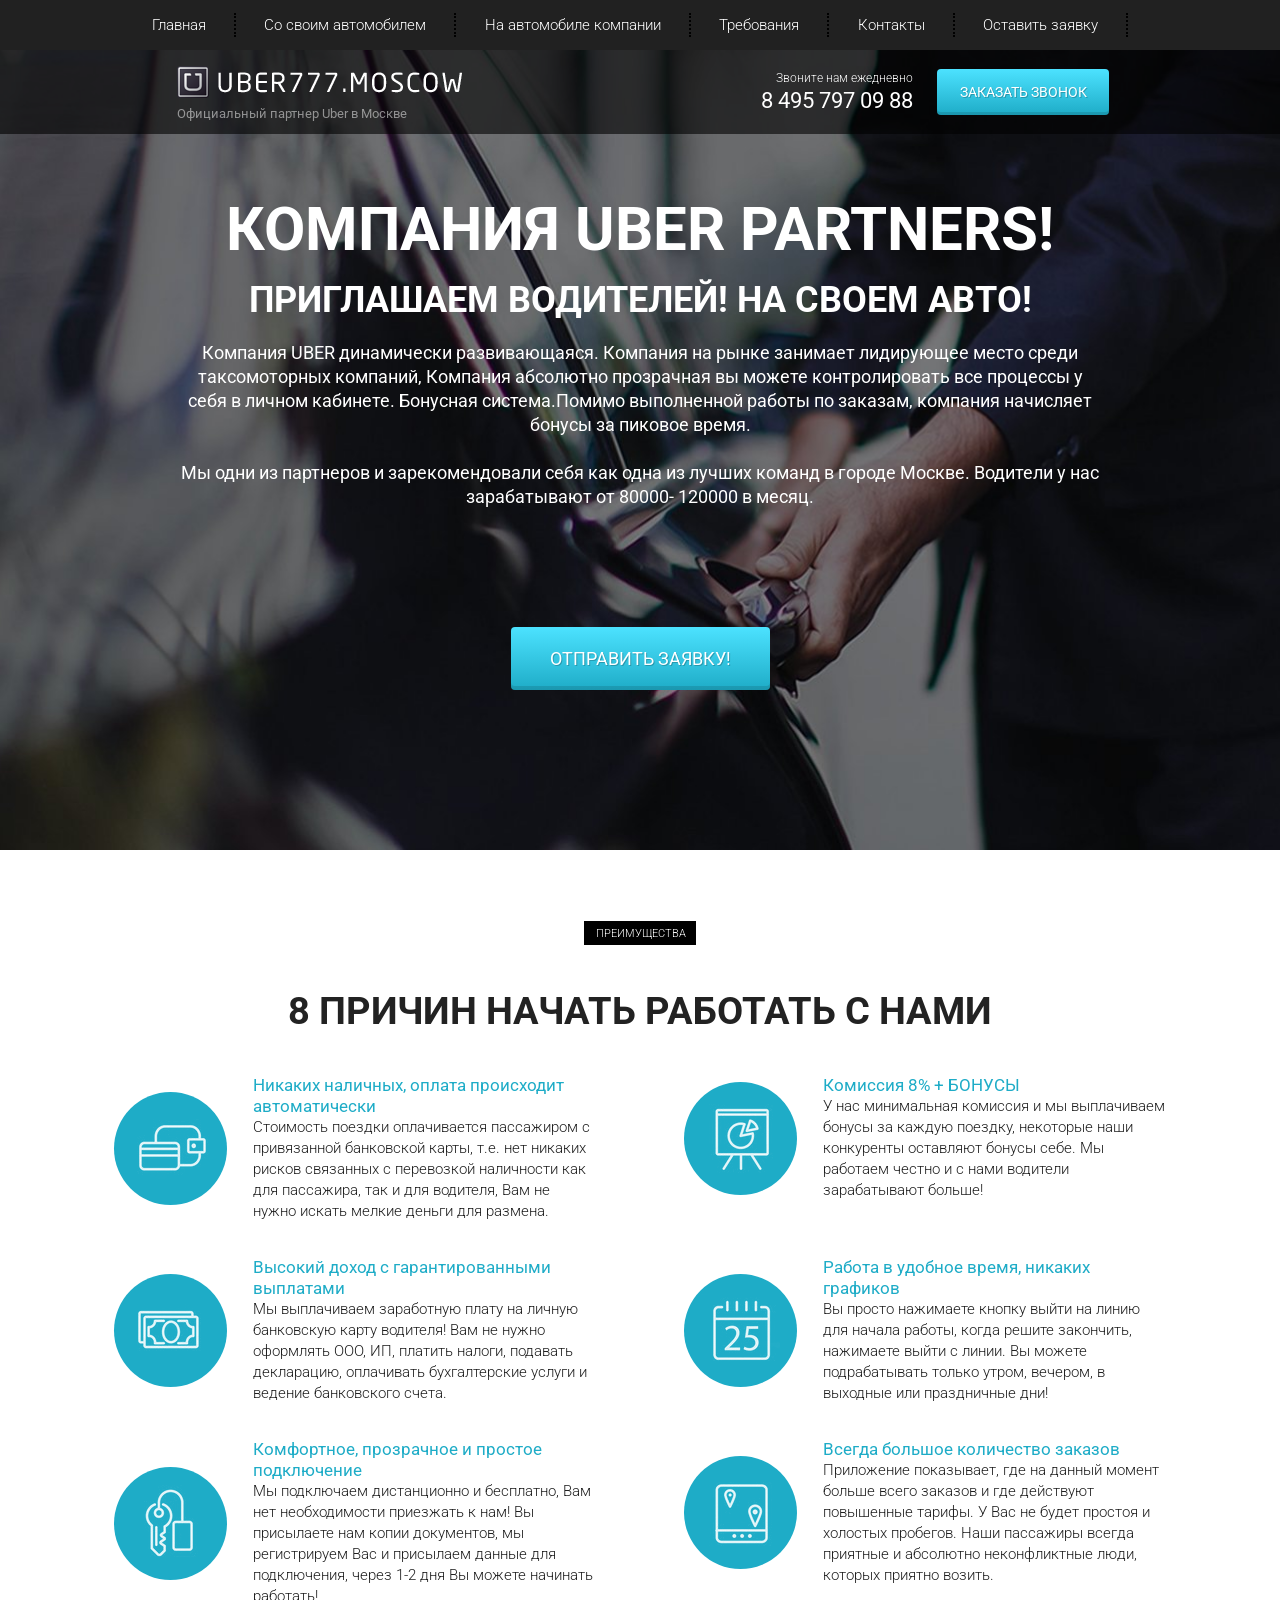
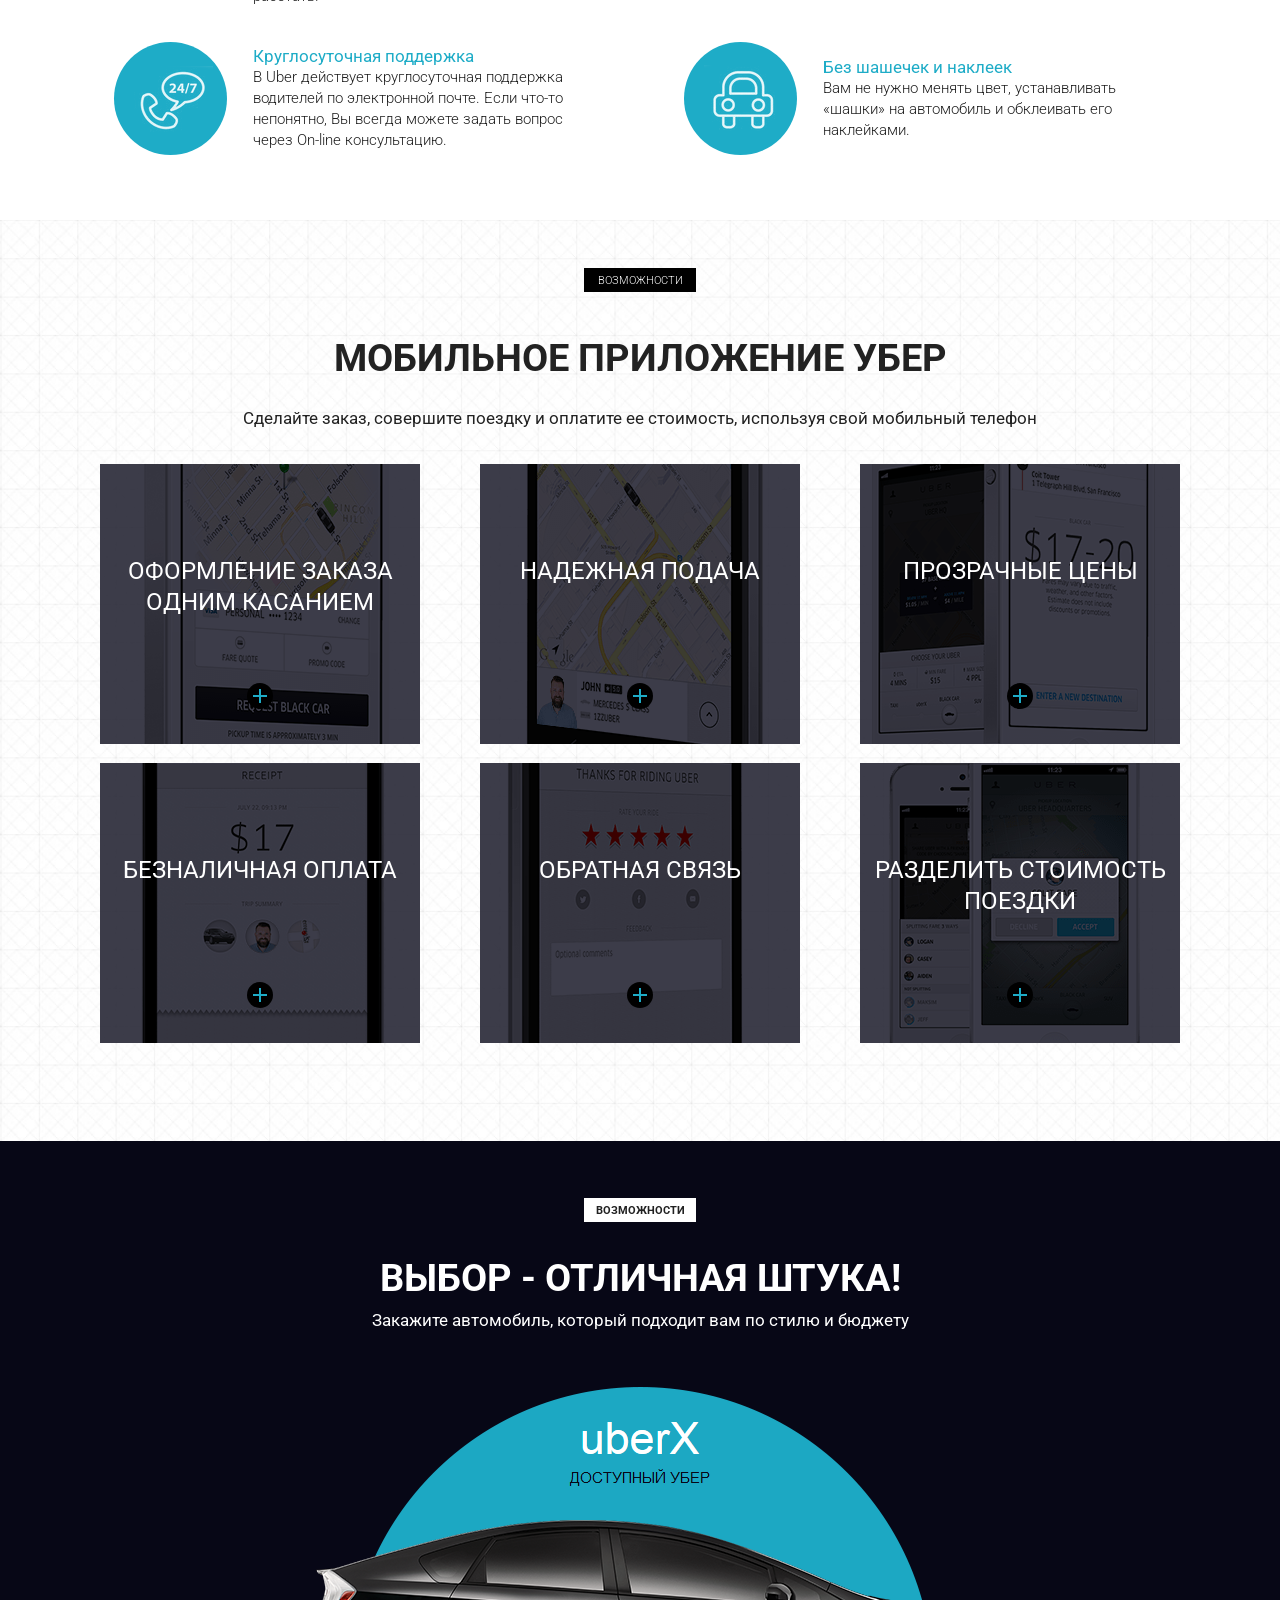
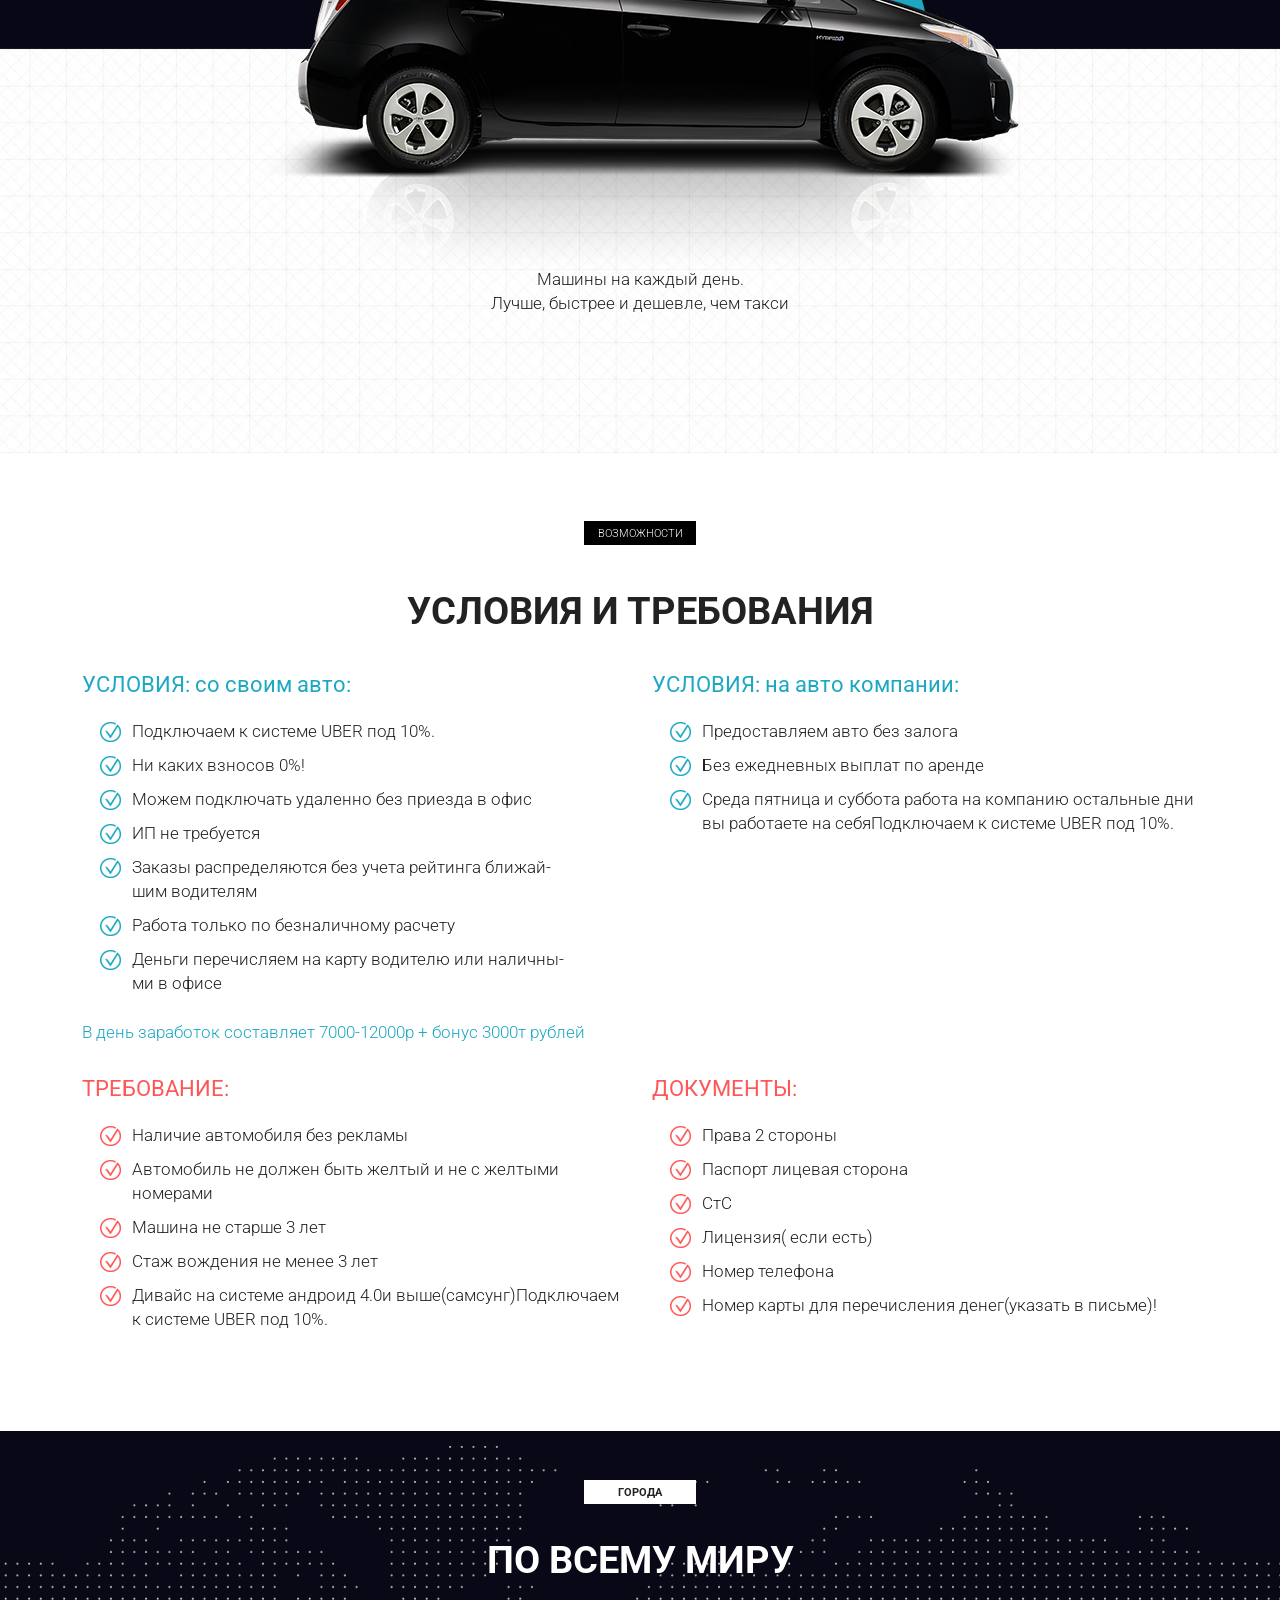
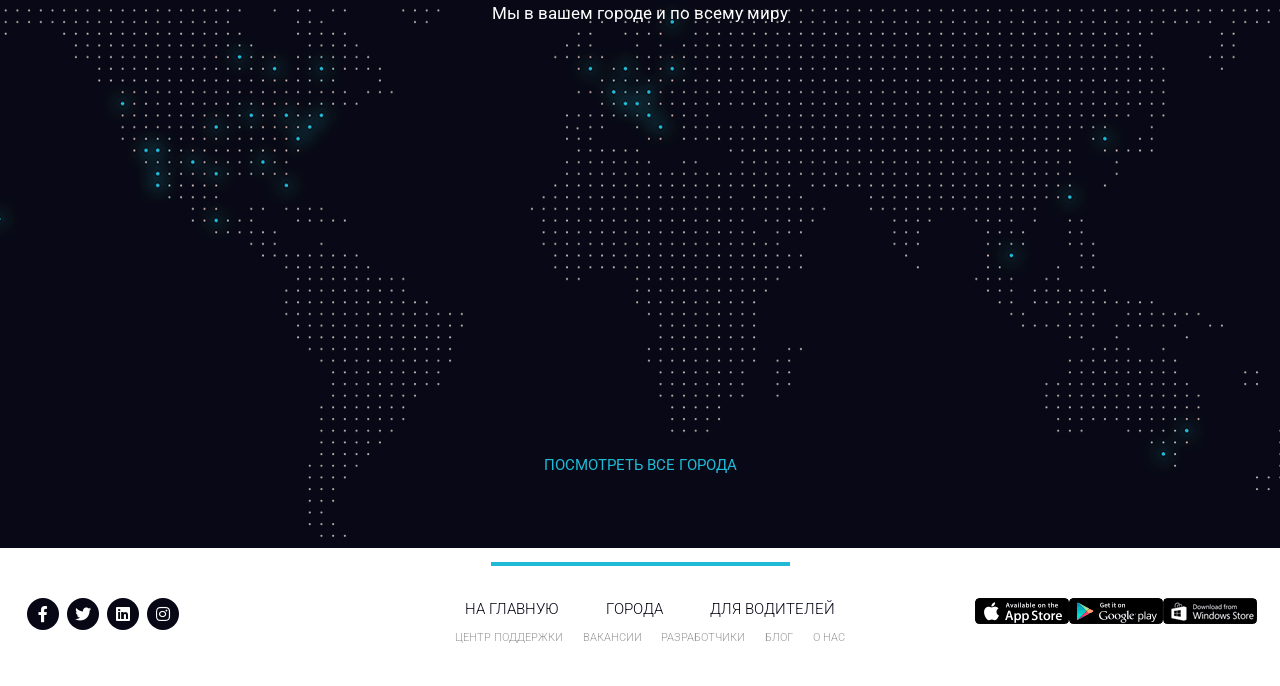
==== index.html @ e15b6703 "Add files via upload" ====
<!DOCTYPE html>
<html lang="en">
<head>
    <meta charset="UTF-8">
    <meta name="viewport" content="width=device-width, initial-scale=1.0">
    <meta http-equiv="X-UA-Compatible" content="ie=edge">
    <title>Document</title>
    <link href="https://fonts.googleapis.com/css?family=Roboto:300,400,700&amp;subset=cyrillic-ext" rel="stylesheet">
    <link rel="stylesheet" href="css/bootstrap-reboot.min.css">
    <link rel="stylesheet" href="css/bootstrap-grid.min.css">
    <link rel="stylesheet" href="https://use.fontawesome.com/releases/v5.8.2/css/all.css" integrity="sha384-oS3vJWv+0UjzBfQzYUhtDYW+Pj2yciDJxpsK1OYPAYjqT085Qq/1cq5FLXAZQ7Ay" crossorigin="anonymous">
    <link rel="stylesheet" href="css/style.min.css">
</head>
<body>
    <header>
        <nav>
            <div class="container">
                <ul class="menu">
                    <li class="menu_item"><a href="#" class="menu_link">Главная</a></li>
                    <li class="menu_item"><a href="#require" class="menu_link">Со своим автомобилем</a></li>
                    <li class="menu_item"><a href="#require" class="menu_link">На автомобиле компании</a></li>
                    <li class="menu_item"><a href="#" class="menu_link">Требования</a></li>
                    <li class="menu_item"><a href="#" class="menu_link">Контакты</a></li>
                    <li class="menu_item"><a href="#" class="menu_link">Оставить заявку</a></li>
                </ul>
            </div>
            <div class="hamburger">
                <span></span>
                <span></span>
                <span></span>
            </div>
        </nav>
        <div class="subheader">
            <div class="container">
                <div class="row">
                    <div class="col-6 col-md-4 offset-md-1">
                        <a href="#" class="subheader_logo"><img src="img/logo.png" alt="logo"></a>
                        <div class="subheader_official">Официальный партнер Uber в Москве</div>
                    </div>
    
                    <div class="xs-hidden col-md-3 offset-md-1 col-xl-2 offset-xl-2">
                        <div class="subheader_call">Звоните нам ежедневно</div>
                        <a href="tel:84957970988" class="subheader_phone">8 495 797 09 88</a>
                    </div>
    
                    <div class="col-6 col-md-3">
                        <a href="tel:84957970988" class="xs-visible subheader_phone">8 495 797 09 88</a>
                        <button class="subheader_btn">заказать звонок</button>
                    </div>
                </div>
            </div>
        </div>
    </header>

    <section class="promo">
        <div class="container">
            <div class="row">
                <div class="col-md-12 offset-md-0 col-lg-10 offset-lg-1">
                    <h1 class="promo_header">КОМПАНИЯ UBER PARTNERS!</h1>
                    <h2 class="promo_subheader">ПРИГЛАШАЕМ ВОДИТЕЛЕЙ! НА СВОЕМ АВТО!</h2>
                    <div class="promo_descr">
                        Компания UBER  динамически развивающаяся. Компания на рынке занимает лидирующее место среди
                        таксомоторных компаний, Компания абсолютно прозрачная вы можете контролировать все процессы у себя в личном кабинете. Бонуcная система.Помимо выполненной работы по заказам, компания начисляет бонусы за
                        пиковое время.
                        <br><br>
                        Мы одни из партнеров и зарекомендовали себя как одна из лучших команд в городе Москве.  Водители у нас
                        зарабатывают от 80000- 120000 в месяц.
                    </div>
                    <button class="promo_btn">ОТПРАВИТЬ ЗАЯВКУ!</button>
                </div>
            </div>
        </div>
    </section>

    <section class="reasons">
        <div class="container">
            <div class="label">преимущества</div>
            <h2 class="title">8 причин начать работать с нами</h2>
            <div class="row">
                <div class="col-md-6">
                    <div class="reasons_block">
                        <div class="reasons_round">
                            <img src="icons/icon_1.png" alt="reason">
                        </div>
                        <div class="reasons_descr">
                            <div class="reasons_subtitle">Никаких наличных, оплата происходит автоматически</div>
                            <div class="reasons_text">
                                Стоимость поездки оплачивается пассажиром с привязанной банковской карты, т.е. нет никаких рисков связанных с перевозкой наличности как для пассажира, так и для водителя, Вам не нужно искать мелкие деньги для размена.
                            </div>
                        </div>
                    </div>
                </div>
                <div class="col-md-6">
                    <div class="reasons_block">
                        <div class="reasons_round">
                            <img src="icons/icon_2.png" alt="reason">
                        </div>
                        <div class="reasons_descr">
                            <div class="reasons_subtitle">Комиссия 8% + БОНУСЫ</div>
                            <div class="reasons_text">
                                У нас минимальная комиссия и мы выплачиваем бонусы за каждую поездку, некоторые наши конкуренты оставляют бонусы себе. Мы работаем честно и с нами водители зарабатывают больше!
                            </div>
                        </div>
                    </div>
                </div>
                <div class="col-md-6">
                    <div class="reasons_block">
                        <div class="reasons_round">
                            <img src="icons/icon_3.png" alt="reason">
                        </div>
                        <div class="reasons_descr">
                            <div class="reasons_subtitle">Высокий доход с гарантированными выплатами</div>
                            <div class="reasons_text">
                                Мы выплачиваем заработную плату на личную банковскую карту водителя! Вам не нужно оформлять ООО, ИП, платить налоги, подавать декларацию, оплачивать бухгалтерские услуги и ведение банковского счета.
                            </div>
                        </div>
                    </div>
                </div>
                <div class="col-md-6">
                    <div class="reasons_block">
                        <div class="reasons_round">
                            <img src="icons/icon_4.png" alt="reason">
                        </div>
                        <div class="reasons_descr">
                            <div class="reasons_subtitle">Работа в удобное время, никаких графиков</div>
                            <div class="reasons_text">
                                Вы просто нажимаете кнопку выйти на линию для начала работы, когда решите закончить, нажимаете выйти с линии. Вы можете подрабатывать только утром, вечером, в выходные или праздничные дни!
                            </div>
                        </div>
                    </div>
                </div>
                <div class="col-md-6">
                    <div class="reasons_block">
                        <div class="reasons_round">
                            <img src="icons/icon_5.png" alt="reason">
                        </div>
                        <div class="reasons_descr">
                            <div class="reasons_subtitle">Комфортное, прозрачное и простое подключение</div>
                            <div class="reasons_text">
                                Мы подключаем дистанционно и бесплатно, Вам нет необходимости приезжать к нам! Вы присылаете нам копии документов, мы регистрируем Вас и присылаем данные для подключения, через 1-2 дня Вы можете начинать работать!
                            </div>
                        </div>
                    </div>
                </div>
                <div class="col-md-6">
                    <div class="reasons_block">
                        <div class="reasons_round">
                            <img src="icons/icon_6.png" alt="reason">
                        </div>
                        <div class="reasons_descr">
                            <div class="reasons_subtitle">Всегда большое количество заказов</div>
                            <div class="reasons_text">
                                Приложение показывает, где на данный момент больше всего заказов и где действуют повышенные тарифы. У Вас не будет простоя и холостых пробегов. Наши пассажиры всегда приятные и абсолютно неконфликтные люди, которых приятно возить.
                            </div>
                        </div>
                    </div>
                </div>
                <div class="col-md-6">
                    <div class="reasons_block">
                        <div class="reasons_round">
                            <img src="icons/icon_7.png" alt="reason">
                        </div>
                        <div class="reasons_descr">
                            <div class="reasons_subtitle">Круглосуточная поддержка</div>
                            <div class="reasons_text">
                                В Uber действует круглосуточная поддержка водителей по электронной почте. Если что-то непонятно, Вы всегда можете задать вопрос через On-line консультацию.
                            </div>
                        </div>
                    </div>
                </div>
                <div class="col-md-6">
                    <div class="reasons_block">
                        <div class="reasons_round">
                            <img src="icons/icon_8.png" alt="reason">
                        </div>
                        <div class="reasons_descr">
                            <div class="reasons_subtitle">Без шашечек и наклеек</div>
                            <div class="reasons_text">
                                Вам не нужно менять цвет, устанавливать «шашки» на автомобиль и обклеивать его наклейками.
                            </div>
                        </div>
                    </div>
                </div>
            </div>
        </div>
    </section>

    <section class="mobile">
        <div class="container">
            <div class="label">возможности</div>
            <div class="title">мобильное приложение убер</div>
            <div class="subtitle">Сделайте заказ, совершите поездку и оплатите ее стоимость, используя свой мобильный телефон</div>
            
            <div class="row">
                <div class="col-md-6 col-lg-4">
                    <div class="mobile_item mobile_item_1">
                        <div class="mobile_item_subtitle">оформление заказа одним касанием</div>
                        <div class="mobile_item_plus"></div>
                    </div>
                </div>
                <div class="col-md-6 col-lg-4">
                    <div class="mobile_item mobile_item_2">
                        <div class="mobile_item_subtitle">надежная подача</div>
                        <div class="mobile_item_plus"></div>
                    </div>
                </div>
                <div class="col-md-6 col-lg-4">
                    <div class="mobile_item mobile_item_3">
                        <div class="mobile_item_subtitle">прозрачные цены</div>
                        <div class="mobile_item_plus"></div>
                    </div>
                </div>
                <div class="col-md-6 col-lg-4">
                    <div class="mobile_item mobile_item_4">
                        <div class="mobile_item_subtitle">безналичная оплата</div>
                        <div class="mobile_item_plus"></div>
                    </div>
                </div>
                <div class="col-md-6 col-lg-4">
                    <div class="mobile_item mobile_item_5">
                        <div class="mobile_item_subtitle">обратная связь</div>
                        <div class="mobile_item_plus"></div>
                    </div>
                </div>
                <div class="col-md-6 col-lg-4">
                    <div class="mobile_item mobile_item_6">
                        <div class="mobile_item_subtitle">разделить
                            стоимость поездки</div>
                        <div class="mobile_item_plus"></div>
                    </div>
                </div>
            </div>
        </div>
    </section>
    <section class="choice">
        <div class="container">
            <div class="label_white">возможности</div>
                <h2 class="title_white">Выбор - отличная штука!</h2>
                    <div class="subtitle_white">Закажите автомобиль, который подходит вам по стилю и бюджету</div>
                        <img src="img/car.png" alt="uber car" class="choice_img">
                    <div class="choice_descr">
                    Машины на каждый день.<br>
                    Лучше, быстрее и дешевле, чем такси
             </div>
        </div>
    </section>
<section class="require" id="require">
    <div class="container">
        <div class="label">возможности</div>
        <div class="title">условия и требования</div>
        <div class="row">
            <div class="col-md-6">
                <div class="require_block require_block_nmb">
                    <div class="require_title">
                        УСЛОВИЯ: со своим авто:
                    </div>
                    <ul class="require_list">
                        <li>Подключаем к системе UBER под 10%.</li>
                        <li>Ни каких взносов 0%!</li>
                        <li>Можем подключать удаленно без приезда в офис</li>
                        <li>ИП не требуется</li>
                        <li>Заказы распределяются без учета рейтинга ближай-<br>шим водителям</li>
                        <li>Работа только по безналичному расчету</li>
                        <li>Деньги перечисляем на карту водителю или наличны-<br>ми в офисе</li>
                    </ul>
                    <div class="require_descr">
                        В день заработок составляет 7000-12000р + бонус 3000т рублей
                    </div>
                </div>
            </div>
            <div class="col-md-6">
                <div class="require_block require_block_nmb">
                    <div class="require_title">
                        УСЛОВИЯ: на авто компании:
                    </div>
                    <ul class="require_list">
                        <li>
                            Предоставляем авто без залога
                        </li>
                        <li>Без ежедневных выплат по аренде</li>
                        <li>Среда пятница и суббота работа на компанию остальные дни вы работаете на себяПодключаем к системе UBER под 10%.
                        </li>
                    </ul>
                    </div>
                </div>
            <div class="col-md-6">
                <div class="require_block require_block_nmb warning">
                    <div class="require_title">
                        ТРЕБОВАНИЕ:
                    </div>
                    <ul class="require_list">
                        <li>Наличие автомобиля без рекламы</li>
                        <li>Автомобиль не должен быть желтый и не с желтыми номерами</li>
                        <li>Машина не старше 3 лет</li>
                        <li>Стаж вождения не менее 3 лет</li>
                        <li>Дивайс на системе андроид 4.0и выше(самсунг)Подключаем к системе UBER под 10%.</li>
                        </ul>
                </div>
            </div>
            <div class="col-md-6">
                <div class="require_block require_block_nmb warning">
                    <div class="require_title">
                        ДОКУМЕНТЫ:
                    </div>
                    <ul class="require_list">
                        <li>Права 2 стороны</li>
                        <li>Паспорт лицевая сторона</li>
                        <li> СтС</li>
                        <li>Лицензия( если есть)</li>
                        <li>Номер телефона</li>
                        <li>Номер карты для перечисления денег(указать в письме)!</li>
                    </ul>
                </div>
            </div>
        </div>
    </div>
</section> 

<section class="world">
    <div class="container">
        <div class="label label_white label_min">города</div>
        <h2 class="title title_white">По всему миру</h2>
        <div class="subtitle subtitle_white">Мы в вашем городе и по всему миру</div>

        <a href="#" class="world_link">посмотреть все города</a>
    </div>
</section>
<footer>
    <div class="footer_divider"></div>
    <div class="footer_wrapper">
        <div>
            <div class="footer_social">
                <a href="#" class="footer_social_item">
                    <i class="fab fa-facebook-f"></i>
                </a>
                <a href="#" class="footer_social_item">
                    <i class="fab fa-twitter"></i>
                </a>
                <a href="#" class="footer_social_item">
                    <i class="fab fa-linkedin"></i>
                </a>
                <a href="#" class="footer_social_item">
                    <i class="fab fa-instagram"></i>
                </a>
            </div>
        </div>
        <div>
            <div class="footer_links">
                <div class="footer_links_main">
                    <a href="#">на главную</a>
                    <a href="#">города</a>
                    <a href="#">для водителей</a>
                </div>
                <div class="footer_links_sub">
                    <a href="#">центр поддержки</a>
                    <a href="#">вакансии</a>
                    <a href="#">разработчики</a>
                    <a href="#">блог</a>
                    <a href="#">о нас</a>
                </div>
                
            </div>
        </div>
        <div class="footer_mobile">
                    <a href="#">
                        <img src="img/app_store.png" alt="App Store">
                    </a>
                    <a href="#">
                        <img src="img/google_play.png" alt="Google play">
                    </a>
                    <a href="#">
                        <img src="img/windows_store.png" alt="Windows store">
                    </a>
                </div>
    </div>
    </footer>

    <script src="js/script.js"></script>
</body>
</html>
---- css/style.min.css ----
*{font-family:'roboto', sans-serif}header{position:relative;height:50px}nav{position:fixed;width:100%;height:50px;background-color:#212121;z-index:5}.hamburger{display:none}.menu{display:-webkit-box;display:-ms-flexbox;display:flex;-webkit-box-pack:justify;-ms-flex-pack:justify;justify-content:space-between;padding:13px 70px;margin:0;list-style-type:none}.menu_link{color:#ffffff;font-size:15px;font-weight:300}.menu_link:hover{text-decoration:none;color:#1eacc7}.menu_item{border-right:2px dotted black;padding-right:28px}.subheader{position:absolute;top:50px;width:100%;height:84px;background-color:rgba(0,0,0,0.6)}.subheader_logo{display:block;max-width:100%;margin-top:16px}.subheader_official{margin-top:6px;opacity:0.5;color:#ffffff;font-size:13px;font-weight:400}.subheader_call{color:#ffffff;font-size:12px;font-weight:300;margin-top:19px;text-align:right}.subheader_phone{display:block;margin-top:8px;color:#ffffff;font-size:22px;font-weight:400;text-transform:uppercase;text-align:right;line-height:12px}.subheader_btn{margin-top:19px;width:172px;height:46px;-webkit-box-shadow:inset 0 -3px 0 rgba(0,0,0,0.12);box-shadow:inset 0 -3px 0 rgba(0,0,0,0.12);border:none;border-radius:4px;background-image:-webkit-gradient(linear, left bottom, left top, from(#1eacc7), to(#4ce2ff));background-image:linear-gradient(to top, #1eacc7 0%, #4ce2ff 100%);text-shadow:1px 1px 0 rgba(0,0,0,0.21);color:#ffffff;font-size:14px;font-weight:400;text-transform:uppercase}.subheader_btn:hover{background-image:none;background-color:#1eacc7}.promo{min-height:800px;background:url("../img/bg/bg_main.jpg") center center/cover no-repeat;padding:150px 0 135px 0}.promo_header{font-size:60px;text-transform:uppercase;color:#ffffff;font-weight:700;line-height:60px;margin:0;text-align:center}.promo_subheader{font-size:36px;text-transform:uppercase;color:#ffffff;font-weight:700;line-height:36px;margin:0;margin-top:22px;text-align:center}.promo_descr{font-size:18px;line-height:24px;font-weight:400;color:#ffffff;text-align:center;margin-top:23px}.promo_btn{display:block;margin:118px auto 0 auto;width:259px;height:63px;-webkit-box-shadow:inset 0 -4px 0 rgba(0,0,0,0.12);box-shadow:inset 0 -4px 0 rgba(0,0,0,0.12);border:none;border-radius:4px;background-image:-webkit-gradient(linear, left bottom, left top, from(#1eacc7), to(#4ce2ff));background-image:linear-gradient(to top, #1eacc7 0%, #4ce2ff 100%);text-shadow:1px 1px 0 rgba(0,0,0,0.21);color:#ffffff;font-size:18px;font-weight:400;text-transform:uppercase}.promo_btn:hover{background-image:none;background-color:#1eacc7}.reasons{padding:71px 0 65px 0}.reasons_block{display:-webkit-box;display:-ms-flexbox;display:flex;-webkit-box-pack:center;-ms-flex-pack:center;justify-content:center;-webkit-box-align:center;-ms-flex-align:center;align-items:center;margin-top:35px}.reasons_round{display:-webkit-box;display:-ms-flexbox;display:flex;-webkit-box-pack:center;-ms-flex-pack:center;justify-content:center;-webkit-box-align:center;-ms-flex-align:center;align-items:center;margin-right:26px;width:113px;height:113px;background-color:#1eacc7;border-radius:100%}.reasons_descr{width:343px}.reasons_subtitle{line-height:21px;color:#1eacc7;font-size:17px;font-weight:400}.reasons_text{color:#202020;font-size:15px;font-weight:300;line-height:21px}.label{margin:0 auto;height:24px;width:112px;padding:5px 12px;background-color:#000000;color:#ffffff;font-size:11px;font-weight:300;text-transform:uppercase;text-align:center}.title{margin-bottom:0;margin-top:38px;color:#222222;font-size:38px;font-weight:700;text-transform:uppercase;text-align:center}.subtitle{margin-top:19px;font-size:17px;font-weight:400;color:#222222;text-align:center}.mobile{min-height:864px;padding:48px 0 79px 0;background:url("../img/bg/bg_mobile.png") center center/cover no-repeat}.mobile .row{margin-top:32px}.mobile_item{position:relative;width:320px;height:280px;margin:0 auto;margin-bottom:19px;padding-top:92px}.mobile_item_1{background:url("../img/phone_1.png") center center/cover no-repeat}.mobile_item_2{background:url("../img/phone_2.png") center center/cover no-repeat}.mobile_item_3{background:url("../img/phone_3.png") center center/cover no-repeat}.mobile_item_4{background:url("../img/phone_4.png") center center/cover no-repeat}.mobile_item_5{background:url("../img/phone_5.png") center center/cover no-repeat}.mobile_item_6{background:url("../img/phone_6.png") center center/cover no-repeat}.mobile_item_subtitle{font-size:24px;line-height:31px;font-weight:400;text-transform:uppercase;color:#ffffff;text-align:center}.mobile_item_plus{display:-webkit-box;display:-ms-flexbox;display:flex;-webkit-box-pack:center;-ms-flex-pack:center;justify-content:center;-webkit-box-align:center;-ms-flex-align:center;align-items:center;position:absolute;bottom:35px;left:50%;-webkit-transform:translateX(-50%);transform:translateX(-50%);width:26px;height:26px;background-color:#000000;margin:0 auto;border-radius:100%;cursor:pointer}.mobile_item_plus::before{content:'';display:block;width:14px;height:2px;background-color:#1eacc7;-webkit-transition:0.3s;transition:0.3s}.mobile_item_plus:after{content:'';position:absolute;left:50%;-webkit-transform:translateX(-50%);transform:translateX(-50%);display:block;height:14px;width:2px;background-color:#1eacc7;-webkit-transition:0.3s;transition:0.3s}.mobile_item_plus:hover:before,.mobile_item_plus:hover:after{background-color:#ff5656}.choice{position:relative;min-height:895px;padding:57px 0 138px 0;background:url("../img/bg/bg_app.png") center center/cover no-repeat}.choice_img{position:relative;display:block;margin:56px auto 0 auto;z-index:2}.choice_descr{text-align:center;color:#222222;font-size:17px;font-weight:300;line-height:24px}.label_white{margin:0 auto;height:24px;width:112px;padding:5px 12px;background-color:#ffffff;color:#222222;font-size:11px;font-weight:700;text-transform:uppercase;text-align:center;cursor:pointer}.title_white{margin-top:32px;font-size:38px;line-height:48px;font-weight:700;text-transform:uppercase;color:#ffffff;text-align:center}.subtitle_white{font-size:17px;line-height:21px;font-weight:400;color:#ffffff;text-align:center}.require{padding:68px 0 84px 0}.require_block{margin:33px 0}.require_block_nmb{margin-bottom:0px}.require_title{font-size:22px;line-height:24px;font-weight:400;color:#1ca8c3}.require_list{list-style-type:none;padding-left:50px;margin-top:22px}.require_list li{position:relative;font-size:17px;font-weight:300;line-height:24px;color:#222222;margin-bottom:10px}.require_list li:before{content:'';display:inline-block;position:absolute;left:-32px;top:3px;width:21px;height:20px;background:url("../icons/check_blue.png") center center/cover no-repeat}.require_descr{margin-top:25px;font-size:17px;font-weight:300;line-height:24px;color:#1ca8c3}.require .warning .require_title{color:#ff5656}.require .warning .require_list li:before{background:url("../icons/check_red.png") center center/cover no-repeat}.world{position:relative;min-height:717px;padding:49px 0;background:url("../img/bg/map.png") center center/cover no-repeat}.world_link{position:absolute;left:50%;-webkit-transform:translateX(-50%);transform:translateX(-50%);bottom:49px;text-align:center;font-size:15px;font-weight:400;line-height:68px;text-transform:uppercase;color:#1fbad6}.world_link:hover{text-decoration:none;color:#fff}footer{padding:14px 23px 39px 23px}footer a:hover{text-decoration:none}.footer_divider{width:299px;height:4px;background-color:#1fbad6;margin:0 auto}.footer_wrapper{display:-webkit-box;display:-ms-flexbox;display:flex;-webkit-box-pack:justify;-ms-flex-pack:justify;justify-content:space-between;-webkit-box-align:start;-ms-flex-align:start;align-items:flex-start;padding-top:32px}.footer_wrapper>div{width:30%}.footer_wrapper>div:nth-child(3){display:-webkit-box;display:-ms-flexbox;display:flex;-webkit-box-pack:end;-ms-flex-pack:end;justify-content:flex-end}.footer_social{width:160px;display:-webkit-box;display:-ms-flexbox;display:flex;-webkit-box-pack:justify;-ms-flex-pack:justify;justify-content:space-between}.footer_social_item{display:-webkit-box;display:-ms-flexbox;display:flex;-webkit-box-pack:center;-ms-flex-pack:center;justify-content:center;-webkit-box-align:center;-ms-flex-align:center;align-items:center;margin:0 4px;width:32px;height:32px;background-color:#070716;border-radius:100%}.footer_social_item i{color:#fff}.footer_links{width:390px;margin:0 auto}.footer_links_main{display:-webkit-box;display:-ms-flexbox;display:flex;-webkit-box-pack:justify;-ms-flex-pack:justify;justify-content:space-between;padding:0 10px}.footer_links_main a{color:#070716;font-size:15px;font-weight:300;text-transform:uppercase}.footer_links_sub{display:-webkit-box;display:-ms-flexbox;display:flex;-webkit-box-pack:justify;-ms-flex-pack:justify;justify-content:space-between;margin-top:10px}.footer_links_sub a{color:#999999;font-size:11px;font-weight:300;text-transform:uppercase}.xs-visible{display:none}@media (max-width: 1200px){.menu_item{padding-right:20px}.menu_link{font-size:13px}.promo_header{font-size:50px}.reasons_block{-webkit-box-align:start;-ms-flex-align:start;align-items:flex-start}.reasons_descr{width:300px}.mobile_item{width:290px}.mobile_item_subtitle{font-size:22px}.choice{padding:55px 0;min-height:840px}.require br{display:none}.footer_wrapper>div{width:50%}.footer_wrapper>div:nth-child(1){width:25%}.footer_wrapper>div:nth-child(3){width:25%;display:-webkit-box;display:-ms-flexbox;display:flex;-webkit-box-pack:end;-ms-flex-pack:end;justify-content:flex-end}.footer_mobile{display:-webkit-box;display:-ms-flexbox;display:flex}.footer_mobile a{margin:0 3px}.footer_mobile a img{width:100%}}@media (max-width: 991px){.title{font-size:28px}.menu_item{padding-right:8px}.menu_link{font-size:10px}.subheader_logo img{width:100%}.subheader_official{font-size:11px}.subheader_phone{font-size:18px}.subheader_btn{margin-top:21px;height:40px;width:100%}.promo_header{font-size:40px}.promo_subheader{font-size:30px}.reasons_block{-webkit-box-orient:vertical;-webkit-box-direction:normal;-ms-flex-direction:column;flex-direction:column;-webkit-box-align:center;-ms-flex-align:center;align-items:center}.reasons_round{margin-right:0}.reasons_descr{width:300px;margin-top:20px}.choice{min-height:800px}.choice_img{width:100%}.world{min-height:650px}.footer_wrapper{-ms-flex-wrap:wrap;flex-wrap:wrap}.footer_wrapper>div{width:100%;display:-webkit-box;display:-ms-flexbox;display:flex;-webkit-box-pack:center;-ms-flex-pack:center;justify-content:center;margin-bottom:20px}.footer_wrapper>div:nth-child(1){width:100%}.footer_wrapper>div:nth-child(3){width:100%;-webkit-box-pack:center;-ms-flex-pack:center;justify-content:center}}@media (max-width: 767px){.title{margin-top:25px}.menu{position:fixed;-webkit-box-orient:vertical;-webkit-box-direction:normal;-ms-flex-direction:column;flex-direction:column;-webkit-box-pack:center;-ms-flex-pack:center;justify-content:center;-webkit-box-align:center;-ms-flex-align:center;align-items:center;top:0;left:-100%;width:50%;height:100vh;padding:20px 15px;background-color:rgba(0,0,0,0.8);-webkit-transition:0.6s all;transition:0.6s all}.menu_active{left:0}.menu_item{padding-right:0;border:none;margin:10px 0}.menu_link{font-size:20px}.hamburger{display:block;position:absolute;right:10px;top:50%;-webkit-transform:translateY(-50%);transform:translateY(-50%);width:26px;height:12px}.hamburger span{display:block;height:2px;width:100%;background-color:#fff;margin-bottom:2px;-webkit-transition:0.5s all;transition:0.5s all}.hamburger_active span{margin-bottom:-2px}.hamburger_active span:nth-child(1){-webkit-transform:translateY(3px) rotate(-45deg);transform:translateY(3px) rotate(-45deg)}.hamburger_active span:nth-child(2){display:none}.hamburger_active span:nth-child(3){-webkit-transform:translateY(3px) rotate(45deg);transform:translateY(3px) rotate(45deg)}.xs-hidden{display:none}.xs-visible{display:block}.subheader_phone{display:block;margin-top:10px;color:#ffffff;font-size:16px;font-weight:400;text-transform:uppercase;text-align:center}.subheader_btn{display:block;width:200px;height:40px;margin:0 auto;margin-top:10px}.promo_header{line-height:45px}.reasons{padding:40px 0}.reasons_descr{width:350px}.reasons_subtitle{text-align:center}.reasons_text{margin-top:10px}.mobile{padding:40px 0}.choice{min-height:600px;padding:40px 0}.require{padding:40px 0}.world{min-height:450px}}@media (max-width: 575px){nav{height:30px}header{height:30px}.title{font-size:16px;margin-top:15px;line-height:16px}.subtitle{font-size:14px;line-height:21px;margin-top:11px}.subheader{height:60px;top:30px}.subheader_official{display:none}.subheader_logo{margin-top:16px}.subheader_phone{font-size:12px;font-weight:400;text-transform:uppercase;margin-top:11px}.subheader_btn{width:110px;height:22px;font-size:9px;margin-top:6px}.subheader_btn:hover{background-image:-webkit-gradient(linear, left bottom, left top, from(#1eacc7), to(#4ce2ff));background-image:linear-gradient(to top, #1eacc7 0%, #4ce2ff 100%)}.promo{min-height:400px;padding:93px 0 35px 0}.promo_descr{display:none}.promo_header{font-size:30px;padding:0 24px;line-height:35px}.promo_subheader{font-size:20px;margin-top:33px;padding:0 10px;line-height:30px}.promo_btn{width:210px;height:50px;margin-top:72px;font-size:16px}.promo_btn:hover{background-image:-webkit-gradient(linear, left bottom, left top, from(#1eacc7), to(#4ce2ff));background-image:linear-gradient(to top, #1eacc7 0%, #4ce2ff 100%)}.menu{width:85%}.menu_item{width:100%;text-align:center;padding:5px 0}.menu_link{display:block}.hamburger_active span:nth-child(1){-webkit-transform:translateY(5px) rotate(-45deg);transform:translateY(5px) rotate(-45deg)}.hamburger_active span:nth-child(3){-webkit-transform:translateY(5px) rotate(45deg);transform:translateY(5px) rotate(45deg)}.reasons{padding:22px 0 36px 0}.reasons_block{margin-top:26px}.reasons_round{width:100px;height:100px}.reasons_descr{width:100%;margin-top:27px}.reasons_subtitle{font-size:16px;text-align:left}.reasons_text{margin-top:0}.mobile{padding:20px 0 40px 0}.mobile .row{margin-top:30px}.mobile_item{height:254px;padding:81px 40px 0 40px}.mobile_item_subtitle{font-size:18px;line-height:31px}.mobile_item_plus{bottom:28px}.mobile_item_plus:hover:before,.mobile_item_plus:hover:after{background-color:#1eacc7}.choice{padding:25px 0 33px 0;min-height:390px;background:#000}.choice_img{margin-top:35px}.choice_descr{margin-top:23px;color:#ffffff;font-size:17px;font-weight:300;line-height:24px}.choice .black{display:none}.hidden-320{display:none}.require{padding:25px}.require_block{margin:30px 0 0 0}.require_title{font-size:16px}.require_list{padding-left:30px;margin-top:5px}.require_list li{font-size:14px;margin-bottom:5px;line-height:20px}.require_descr{font-size:14px;margin-top:15px}.world{min-height:360px;padding:25px 0 30px 0}.world_link{width:200px;display:block;bottom:30px;line-height:15px}footer{padding:25px 0 20px 0}.footer_divider{width:253px;margin:0 auto}.footer_wrapper{padding-top:22px}.footer_wrapper>div{margin-bottom:20px}.footer_wrapper>div:nth-child(1){-webkit-box-ordinal-group:3;-ms-flex-order:2;order:2}.footer_wrapper>div:nth-child(2){-webkit-box-ordinal-group:2;-ms-flex-order:1;order:1}.footer_wrapper>div:nth-child(3){-webkit-box-ordinal-group:4;-ms-flex-order:3;order:3}.footer_links{width:290px}.footer_links_main{padding:0;font-size:14px}.footer_links_sub{-ms-flex-wrap:wrap;flex-wrap:wrap;-webkit-box-pack:center;-ms-flex-pack:center;justify-content:center}.footer_links_sub a{margin:0 7px}.footer_links_lang{margin-top:10px}}
/*# sourceMappingURL=style.min.css.map */
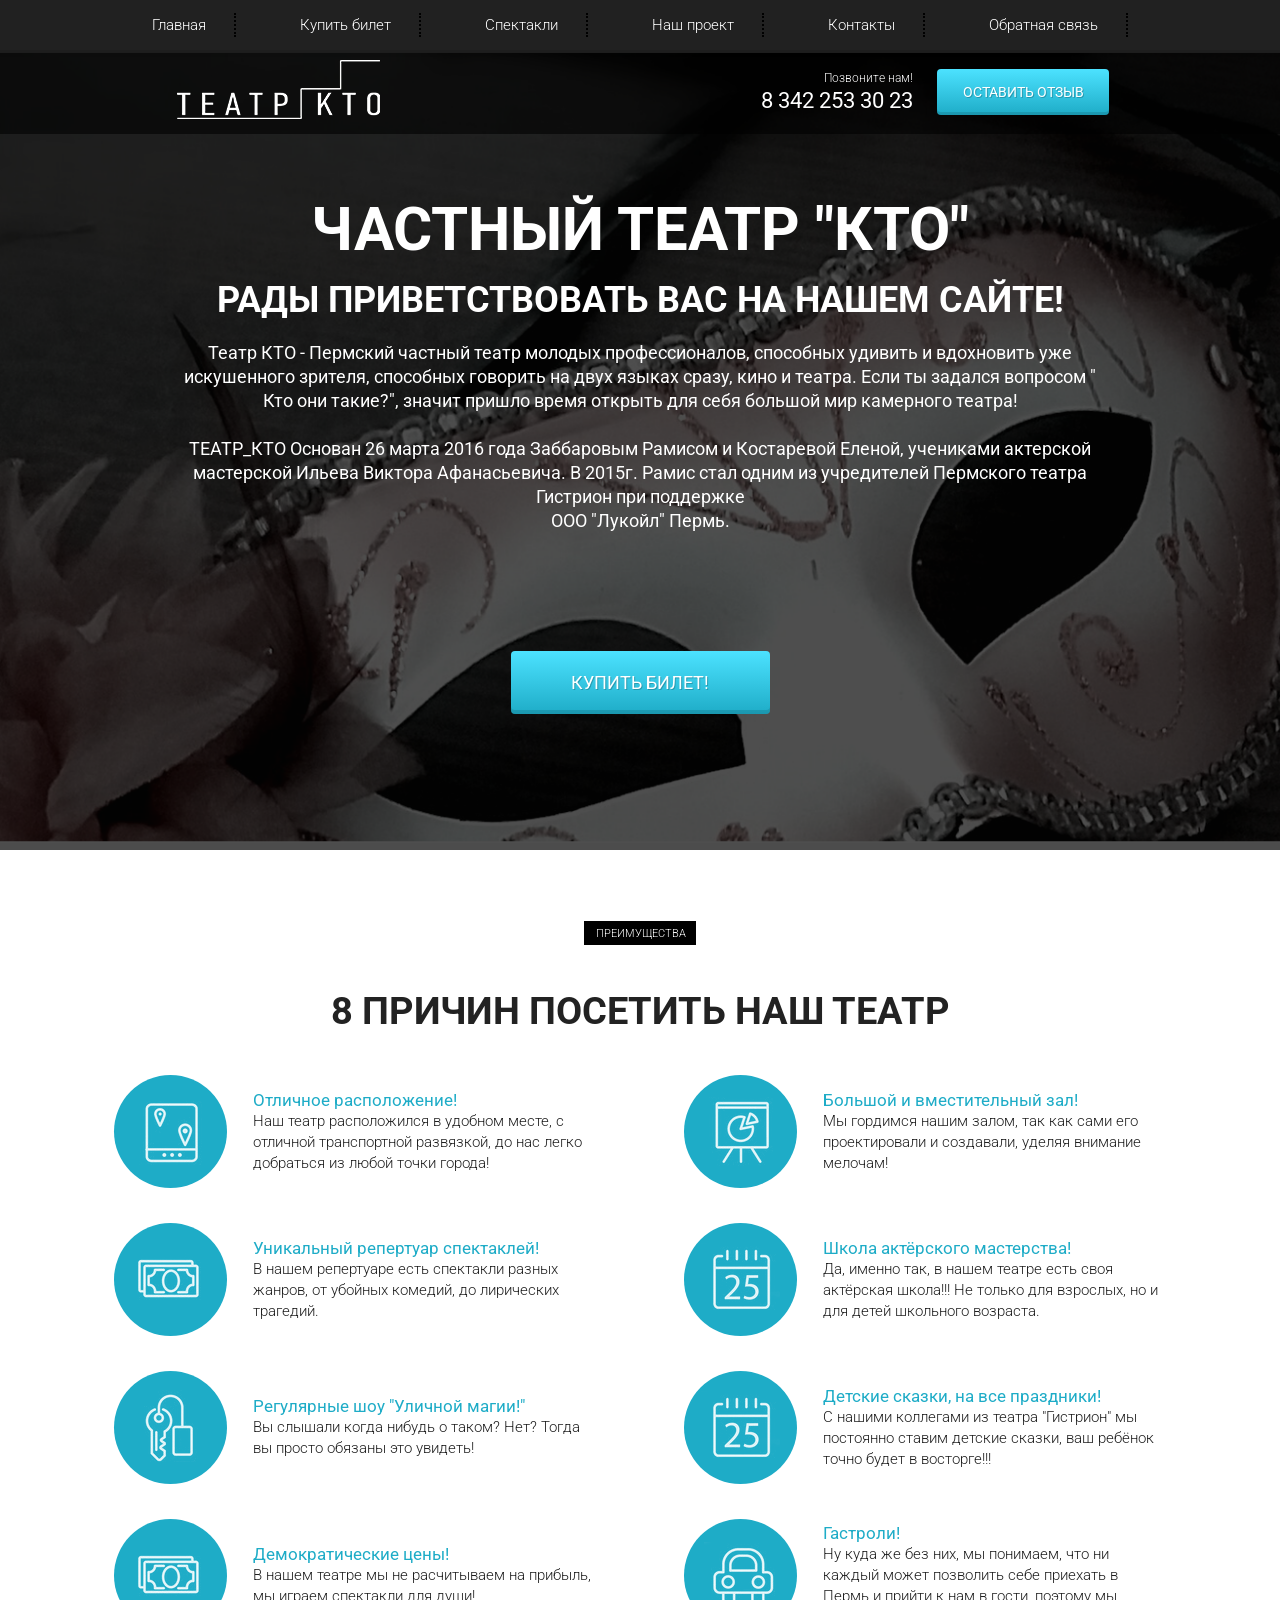
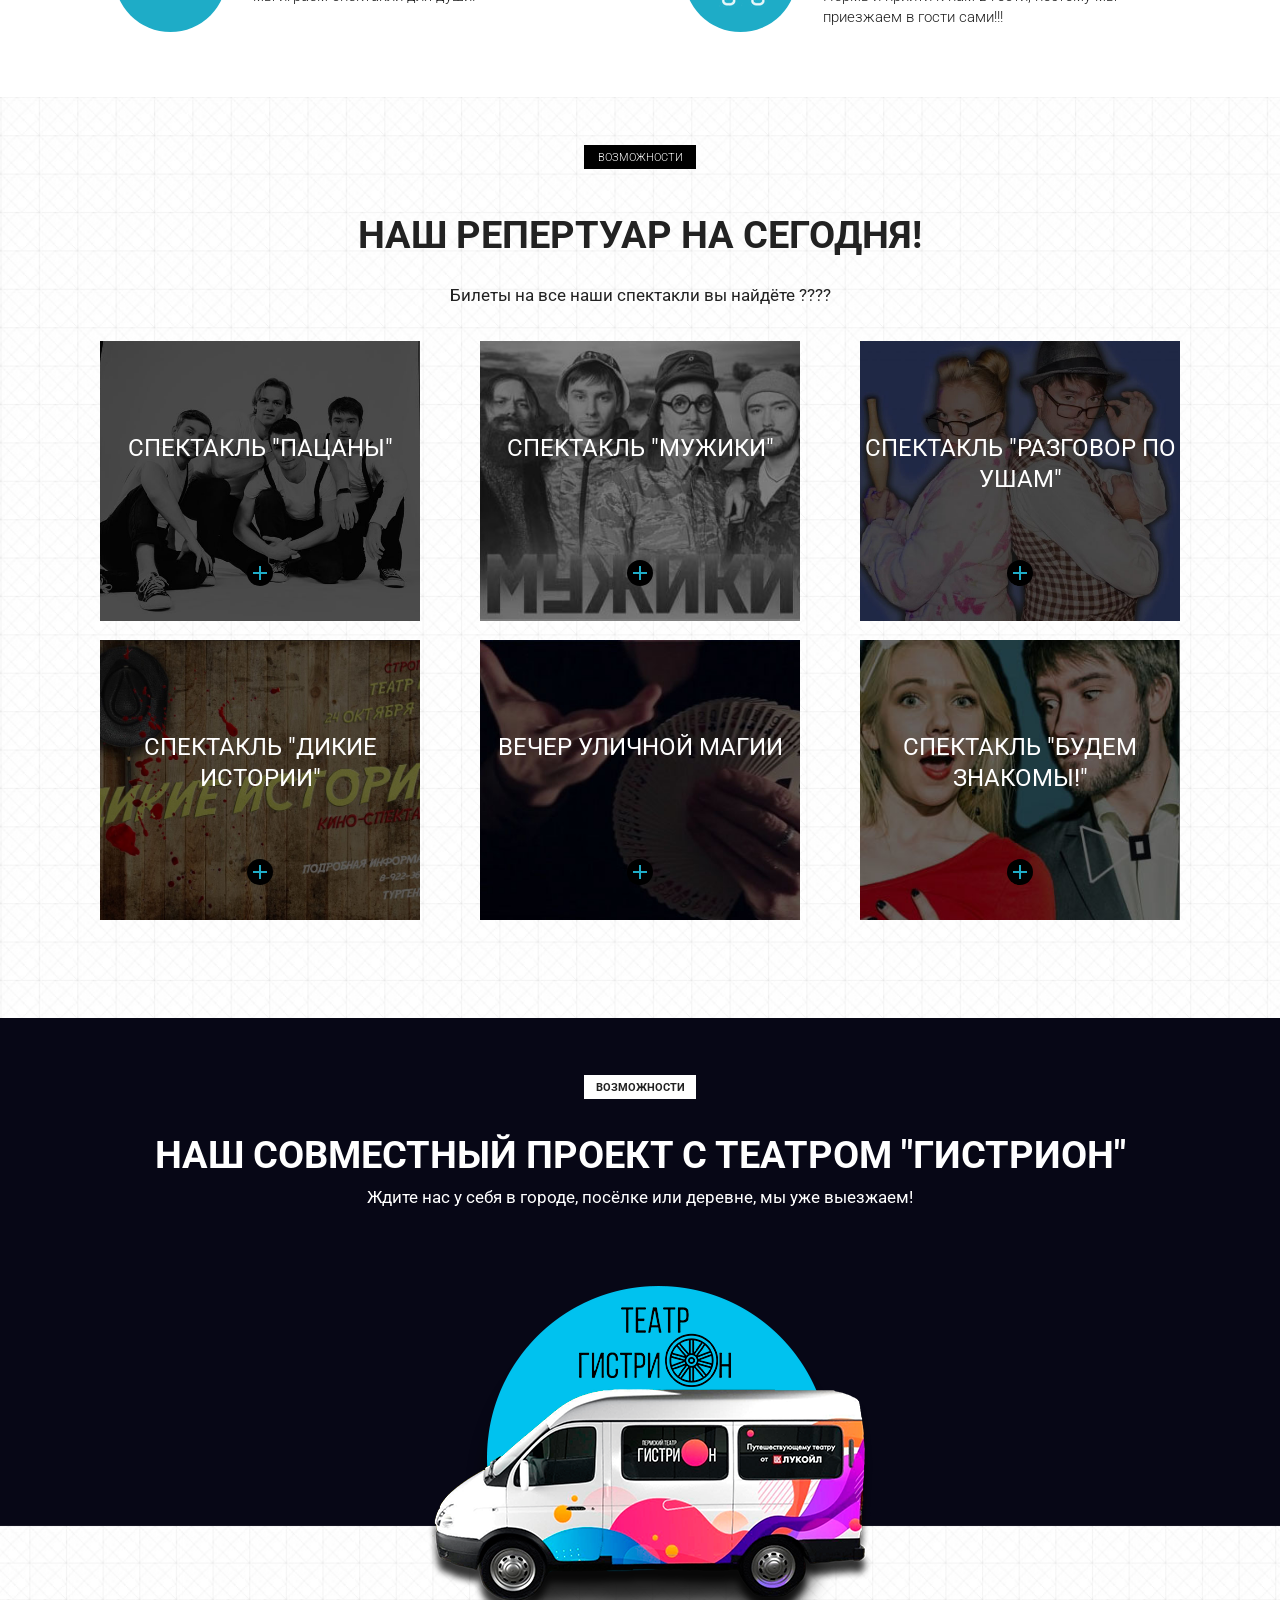
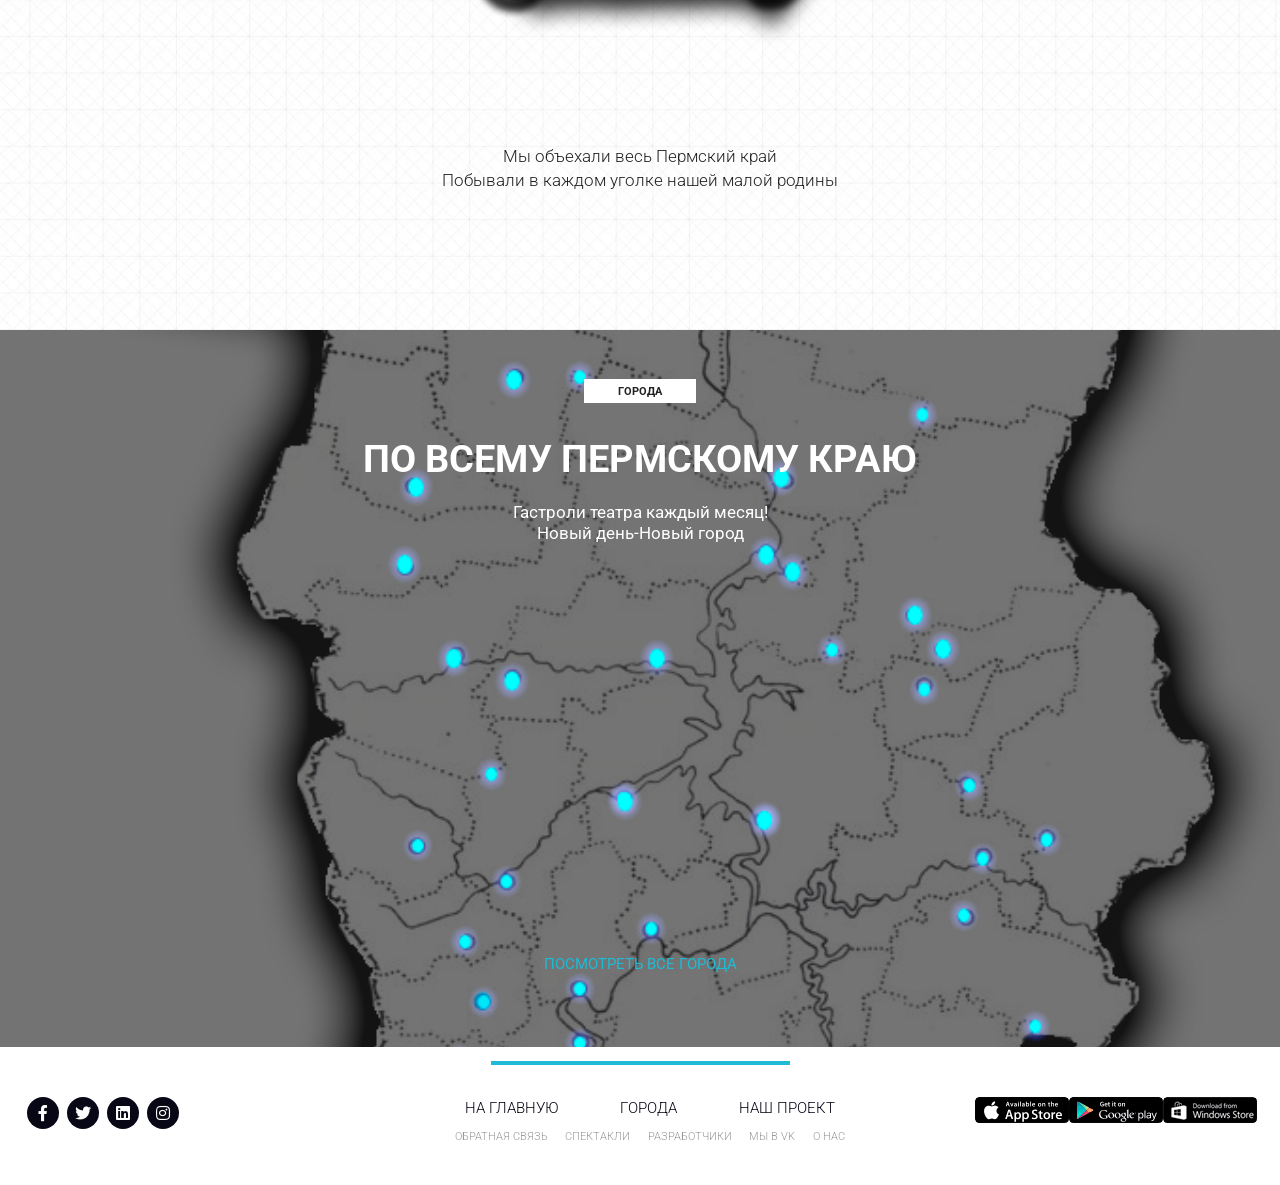
==== commit 611f92f9: "Add files via upload" ====
--- a/index.html
+++ b/index.html
@@ -17,11 +17,11 @@
             <div class="container">
                 <ul class="menu">
                     <li class="menu_item"><a href="#" class="menu_link">Главная</a></li>
-                    <li class="menu_item"><a href="#require" class="menu_link">Со своим автомобилем</a></li>
-                    <li class="menu_item"><a href="#require" class="menu_link">На автомобиле компании</a></li>
-                    <li class="menu_item"><a href="#" class="menu_link">Требования</a></li>
+                    <li class="menu_item"><a href="#" class="menu_link">Купить билет</a></li>
+                    <li class="menu_item"><a href="#" class="menu_link">Спектакли</a></li>
+                    <li class="menu_item"><a href="#require" class="menu_link">Наш проект</a></li>
                     <li class="menu_item"><a href="#" class="menu_link">Контакты</a></li>
-                    <li class="menu_item"><a href="#" class="menu_link">Оставить заявку</a></li>
+                    <li class="menu_item"><a href="#" class="menu_link">Обратная связь</a></li>
                 </ul>
             </div>
             <div class="hamburger">
@@ -34,18 +34,18 @@
             <div class="container">
                 <div class="row">
                     <div class="col-6 col-md-4 offset-md-1">
-                        <a href="#" class="subheader_logo"><img src="img/logo.png" alt="logo"></a>
-                        <div class="subheader_official">Официальный партнер Uber в Москве</div>
+                        <a href="#" class="subheader_logo"><img src="img/logo_kto.png" alt="logo"></a>
+                        <!-- <div class="subheader_official">Официальный партнер Uber в Москве</div> -->
                     </div>
     
                     <div class="xs-hidden col-md-3 offset-md-1 col-xl-2 offset-xl-2">
-                        <div class="subheader_call">Звоните нам ежедневно</div>
-                        <a href="tel:84957970988" class="subheader_phone">8 495 797 09 88</a>
+                        <div class="subheader_call">Позвоните нам!</div>
+                        <a href="tel:83422533023" class="subheader_phone">8 342 253 30 23</a>
                     </div>
     
                     <div class="col-6 col-md-3">
-                        <a href="tel:84957970988" class="xs-visible subheader_phone">8 495 797 09 88</a>
-                        <button class="subheader_btn">заказать звонок</button>
+                        <a href="tel:83422533023" class="xs-visible subheader_phone">8 342 253 30 23</a>
+                        <button class="subheader_btn">Оставить отзыв</button>
                     </div>
                 </div>
             </div>
@@ -56,17 +56,16 @@
         <div class="container">
             <div class="row">
                 <div class="col-md-12 offset-md-0 col-lg-10 offset-lg-1">
-                    <h1 class="promo_header">КОМПАНИЯ UBER PARTNERS!</h1>
-                    <h2 class="promo_subheader">ПРИГЛАШАЕМ ВОДИТЕЛЕЙ! НА СВОЕМ АВТО!</h2>
+                    <h1 class="promo_header">Частный театр "КТО"</h1>
+                    <h2 class="promo_subheader">Рады приветствовать вас на нашем сайте!</h2>
                     <div class="promo_descr">
-                        Компания UBER  динамически развивающаяся. Компания на рынке занимает лидирующее место среди
-                        таксомоторных компаний, Компания абсолютно прозрачная вы можете контролировать все процессы у себя в личном кабинете. Бонуcная система.Помимо выполненной работы по заказам, компания начисляет бонусы за
-                        пиковое время.
+                        Театр КТО - Пермский частный театр молодых профессионалов, способных удивить и вдохновить уже искушенного зрителя, способных говорить на двух языках сразу, кино и театра. Если ты задался вопросом " Кто они такие?", значит пришло время открыть для себя большой мир камерного театра!
                         <br><br>
-                        Мы одни из партнеров и зарекомендовали себя как одна из лучших команд в городе Москве.  Водители у нас
-                        зарабатывают от 80000- 120000 в месяц.
-                    </div>
-                    <button class="promo_btn">ОТПРАВИТЬ ЗАЯВКУ!</button>
+                        ТЕАТР_КТО
+                        Основан 26 марта 2016 года Заббаровым Рамисом и Костаревой Еленой, учениками актерской мастерской Ильева Виктора Афанасьевича.
+                        В 2015г. Рамис стал одним из учредителей Пермского театра Гистрион при поддержке <br>ООО "Лукойл" Пермь.
+                    </div>
+                    <button class="promo_btn">Купить билет!</button>
                 </div>
             </div>
         </div>
@@ -75,7 +74,7 @@
     <section class="reasons">
         <div class="container">
             <div class="label">преимущества</div>
-            <h2 class="title">8 причин начать работать с нами</h2>
+            <h2 class="title">8 причин посетить наш театр</h2>
             <div class="row">
                 <div class="col-md-6">
                     <div class="reasons_block">
@@ -83,9 +82,9 @@
                             <img src="icons/icon_1.png" alt="reason">
                         </div>
                         <div class="reasons_descr">
-                            <div class="reasons_subtitle">Никаких наличных, оплата происходит автоматически</div>
-                            <div class="reasons_text">
-                                Стоимость поездки оплачивается пассажиром с привязанной банковской карты, т.е. нет никаких рисков связанных с перевозкой наличности как для пассажира, так и для водителя, Вам не нужно искать мелкие деньги для размена.
+                            <div class="reasons_subtitle">Отличное расположение!</div>
+                            <div class="reasons_text">
+                                Наш театр расположился в удобном месте, с отличной транспортной развязкой, до нас легко добраться из любой точки города!
                             </div>
                         </div>
                     </div>
@@ -96,9 +95,9 @@
                             <img src="icons/icon_2.png" alt="reason">
                         </div>
                         <div class="reasons_descr">
-                            <div class="reasons_subtitle">Комиссия 8% + БОНУСЫ</div>
-                            <div class="reasons_text">
-                                У нас минимальная комиссия и мы выплачиваем бонусы за каждую поездку, некоторые наши конкуренты оставляют бонусы себе. Мы работаем честно и с нами водители зарабатывают больше!
+                            <div class="reasons_subtitle">Большой и вместительный зал!</div>
+                            <div class="reasons_text">
+                                Мы гордимся нашим залом, так как сами его проектировали и создавали, уделяя внимание мелочам!
                             </div>
                         </div>
                     </div>
@@ -109,9 +108,9 @@
                             <img src="icons/icon_3.png" alt="reason">
                         </div>
                         <div class="reasons_descr">
-                            <div class="reasons_subtitle">Высокий доход с гарантированными выплатами</div>
-                            <div class="reasons_text">
-                                Мы выплачиваем заработную плату на личную банковскую карту водителя! Вам не нужно оформлять ООО, ИП, платить налоги, подавать декларацию, оплачивать бухгалтерские услуги и ведение банковского счета.
+                            <div class="reasons_subtitle">Уникальный репертуар спектаклей!</div>
+                            <div class="reasons_text">
+                                В нашем репертуаре есть спектакли разных жанров, от убойных комедий, до лирических трагедий.
                             </div>
                         </div>
                     </div>
@@ -122,9 +121,9 @@
                             <img src="icons/icon_4.png" alt="reason">
                         </div>
                         <div class="reasons_descr">
-                            <div class="reasons_subtitle">Работа в удобное время, никаких графиков</div>
-                            <div class="reasons_text">
-                                Вы просто нажимаете кнопку выйти на линию для начала работы, когда решите закончить, нажимаете выйти с линии. Вы можете подрабатывать только утром, вечером, в выходные или праздничные дни!
+                            <div class="reasons_subtitle">Школа актёрского мастерства!</div>
+                            <div class="reasons_text">
+                                Да, именно так, в нашем театре есть своя актёрская школа!!! Не только для взрослых, но и для детей школьного возраста.
                             </div>
                         </div>
                     </div>
@@ -135,9 +134,9 @@
                             <img src="icons/icon_5.png" alt="reason">
                         </div>
                         <div class="reasons_descr">
-                            <div class="reasons_subtitle">Комфортное, прозрачное и простое подключение</div>
-                            <div class="reasons_text">
-                                Мы подключаем дистанционно и бесплатно, Вам нет необходимости приезжать к нам! Вы присылаете нам копии документов, мы регистрируем Вас и присылаем данные для подключения, через 1-2 дня Вы можете начинать работать!
+                            <div class="reasons_subtitle">Регулярные шоу "Уличной магии!"</div>
+                            <div class="reasons_text">
+                                Вы слышали когда нибудь о таком? Нет? Тогда вы просто обязаны это увидеть! 
                             </div>
                         </div>
                     </div>
@@ -148,9 +147,9 @@
                             <img src="icons/icon_6.png" alt="reason">
                         </div>
                         <div class="reasons_descr">
-                            <div class="reasons_subtitle">Всегда большое количество заказов</div>
-                            <div class="reasons_text">
-                                Приложение показывает, где на данный момент больше всего заказов и где действуют повышенные тарифы. У Вас не будет простоя и холостых пробегов. Наши пассажиры всегда приятные и абсолютно неконфликтные люди, которых приятно возить.
+                            <div class="reasons_subtitle">Детские сказки, на все праздники!</div>
+                            <div class="reasons_text">
+                                С нашими коллегами из театра "Гистрион" мы постоянно ставим детские сказки, ваш ребёнок точно будет в восторге!!!
                             </div>
                         </div>
                     </div>
@@ -161,9 +160,9 @@
                             <img src="icons/icon_7.png" alt="reason">
                         </div>
                         <div class="reasons_descr">
-                            <div class="reasons_subtitle">Круглосуточная поддержка</div>
-                            <div class="reasons_text">
-                                В Uber действует круглосуточная поддержка водителей по электронной почте. Если что-то непонятно, Вы всегда можете задать вопрос через On-line консультацию.
+                            <div class="reasons_subtitle">Демократические цены!</div>
+                            <div class="reasons_text">
+                                В нашем театре мы не расчитываем на прибыль, мы играем спектакли для души!
                             </div>
                         </div>
                     </div>
@@ -174,9 +173,9 @@
                             <img src="icons/icon_8.png" alt="reason">
                         </div>
                         <div class="reasons_descr">
-                            <div class="reasons_subtitle">Без шашечек и наклеек</div>
-                            <div class="reasons_text">
-                                Вам не нужно менять цвет, устанавливать «шашки» на автомобиль и обклеивать его наклейками.
+                            <div class="reasons_subtitle">Гастроли!</div>
+                            <div class="reasons_text">
+                                Ну куда же без них, мы понимаем, что ни каждый может позволить себе приехать в Пермь и прийти к нам в гости, поэтому мы приезжаем в гости сами!!!
                             </div>
                         </div>
                     </div>
@@ -188,44 +187,43 @@
     <section class="mobile">
         <div class="container">
             <div class="label">возможности</div>
-            <div class="title">мобильное приложение убер</div>
-            <div class="subtitle">Сделайте заказ, совершите поездку и оплатите ее стоимость, используя свой мобильный телефон</div>
+            <div class="title">Наш репертуар на сегодня!</div>
+            <div class="subtitle">Билеты на все наши спектакли вы найдёте ????</div>
             
             <div class="row">
                 <div class="col-md-6 col-lg-4">
                     <div class="mobile_item mobile_item_1">
-                        <div class="mobile_item_subtitle">оформление заказа одним касанием</div>
+                        <div class="mobile_item_subtitle">Спектакль "Пацаны"</div>
                         <div class="mobile_item_plus"></div>
                     </div>
                 </div>
                 <div class="col-md-6 col-lg-4">
                     <div class="mobile_item mobile_item_2">
-                        <div class="mobile_item_subtitle">надежная подача</div>
+                        <div class="mobile_item_subtitle">Спектакль "Мужики"</div>
                         <div class="mobile_item_plus"></div>
                     </div>
                 </div>
                 <div class="col-md-6 col-lg-4">
                     <div class="mobile_item mobile_item_3">
-                        <div class="mobile_item_subtitle">прозрачные цены</div>
+                        <div class="mobile_item_subtitle">Спектакль "Разговор по ушам"</div>
                         <div class="mobile_item_plus"></div>
                     </div>
                 </div>
                 <div class="col-md-6 col-lg-4">
                     <div class="mobile_item mobile_item_4">
-                        <div class="mobile_item_subtitle">безналичная оплата</div>
+                        <div class="mobile_item_subtitle">Спектакль "Дикие истории"</div>
                         <div class="mobile_item_plus"></div>
                     </div>
                 </div>
                 <div class="col-md-6 col-lg-4">
                     <div class="mobile_item mobile_item_5">
-                        <div class="mobile_item_subtitle">обратная связь</div>
+                        <div class="mobile_item_subtitle">Вечер уличной магии</div>
                         <div class="mobile_item_plus"></div>
                     </div>
                 </div>
                 <div class="col-md-6 col-lg-4">
                     <div class="mobile_item mobile_item_6">
-                        <div class="mobile_item_subtitle">разделить
-                            стоимость поездки</div>
+                        <div class="mobile_item_subtitle">Спектакль "Будем знакомы!"</div>
                         <div class="mobile_item_plus"></div>
                     </div>
                 </div>
@@ -235,28 +233,28 @@
     <section class="choice">
         <div class="container">
             <div class="label_white">возможности</div>
-                <h2 class="title_white">Выбор - отличная штука!</h2>
-                    <div class="subtitle_white">Закажите автомобиль, который подходит вам по стилю и бюджету</div>
-                        <img src="img/car.png" alt="uber car" class="choice_img">
+                <h2 class="title_white">Наш совместный проект с театром "Гистрион"</h2>
+                    <div class="subtitle_white">Ждите нас у себя в городе, посёлке или деревне, мы уже выезжаем!</div>
+                        <img src="img/car_gis_logo.png" alt="uber car" class="choice_img">
                     <div class="choice_descr">
-                    Машины на каждый день.<br>
-                    Лучше, быстрее и дешевле, чем такси
+                    Мы объехали весь Пермский край<br>
+                    Побывали в каждом уголке нашей малой родины
              </div>
         </div>
     </section>
 <section class="require" id="require">
     <div class="container">
         <div class="label">возможности</div>
-        <div class="title">условия и требования</div>
+        <div class="title">совместный проект</div>
         <div class="row">
             <div class="col-md-6">
                 <div class="require_block require_block_nmb">
                     <div class="require_title">
-                        УСЛОВИЯ: со своим авто:
+                        Что мы показываем:
                     </div>
                     <ul class="require_list">
-                        <li>Подключаем к системе UBER под 10%.</li>
-                        <li>Ни каких взносов 0%!</li>
+                        <li>Спек</li>
+                        <li>Мы привозим спектакли</li>
                         <li>Можем подключать удаленно без приезда в офис</li>
                         <li>ИП не требуется</li>
                         <li>Заказы распределяются без учета рейтинга ближай-<br>шим водителям</li>
@@ -319,8 +317,8 @@
 <section class="world">
     <div class="container">
         <div class="label label_white label_min">города</div>
-        <h2 class="title title_white">По всему миру</h2>
-        <div class="subtitle subtitle_white">Мы в вашем городе и по всему миру</div>
+        <h2 class="title title_white">По всему пермскому краю</h2>
+        <div class="subtitle subtitle_white">Гастроли театра каждый месяц! <br> Новый день-Новый город</div>
 
         <a href="#" class="world_link">посмотреть все города</a>
     </div>
@@ -349,13 +347,13 @@
                 <div class="footer_links_main">
                     <a href="#">на главную</a>
                     <a href="#">города</a>
-                    <a href="#">для водителей</a>
+                    <a href="#">наш проект</a>
                 </div>
                 <div class="footer_links_sub">
-                    <a href="#">центр поддержки</a>
-                    <a href="#">вакансии</a>
+                    <a href="#">обратная связь</a>
+                    <a href="#">спектакли</a>
                     <a href="#">разработчики</a>
-                    <a href="#">блог</a>
+                    <a href="#">мы в vk</a>
                     <a href="#">о нас</a>
                 </div>
                 
--- a/css/style.min.css
+++ b/css/style.min.css
@@ -1,2 +1,2 @@
-*{font-family:'roboto', sans-serif}header{position:relative;height:50px}nav{position:fixed;width:100%;height:50px;background-color:#212121;z-index:5}.hamburger{display:none}.menu{display:-webkit-box;display:-ms-flexbox;display:flex;-webkit-box-pack:justify;-ms-flex-pack:justify;justify-content:space-between;padding:13px 70px;margin:0;list-style-type:none}.menu_link{color:#ffffff;font-size:15px;font-weight:300}.menu_link:hover{text-decoration:none;color:#1eacc7}.menu_item{border-right:2px dotted black;padding-right:28px}.subheader{position:absolute;top:50px;width:100%;height:84px;background-color:rgba(0,0,0,0.6)}.subheader_logo{display:block;max-width:100%;margin-top:16px}.subheader_official{margin-top:6px;opacity:0.5;color:#ffffff;font-size:13px;font-weight:400}.subheader_call{color:#ffffff;font-size:12px;font-weight:300;margin-top:19px;text-align:right}.subheader_phone{display:block;margin-top:8px;color:#ffffff;font-size:22px;font-weight:400;text-transform:uppercase;text-align:right;line-height:12px}.subheader_btn{margin-top:19px;width:172px;height:46px;-webkit-box-shadow:inset 0 -3px 0 rgba(0,0,0,0.12);box-shadow:inset 0 -3px 0 rgba(0,0,0,0.12);border:none;border-radius:4px;background-image:-webkit-gradient(linear, left bottom, left top, from(#1eacc7), to(#4ce2ff));background-image:linear-gradient(to top, #1eacc7 0%, #4ce2ff 100%);text-shadow:1px 1px 0 rgba(0,0,0,0.21);color:#ffffff;font-size:14px;font-weight:400;text-transform:uppercase}.subheader_btn:hover{background-image:none;background-color:#1eacc7}.promo{min-height:800px;background:url("../img/bg/bg_main.jpg") center center/cover no-repeat;padding:150px 0 135px 0}.promo_header{font-size:60px;text-transform:uppercase;color:#ffffff;font-weight:700;line-height:60px;margin:0;text-align:center}.promo_subheader{font-size:36px;text-transform:uppercase;color:#ffffff;font-weight:700;line-height:36px;margin:0;margin-top:22px;text-align:center}.promo_descr{font-size:18px;line-height:24px;font-weight:400;color:#ffffff;text-align:center;margin-top:23px}.promo_btn{display:block;margin:118px auto 0 auto;width:259px;height:63px;-webkit-box-shadow:inset 0 -4px 0 rgba(0,0,0,0.12);box-shadow:inset 0 -4px 0 rgba(0,0,0,0.12);border:none;border-radius:4px;background-image:-webkit-gradient(linear, left bottom, left top, from(#1eacc7), to(#4ce2ff));background-image:linear-gradient(to top, #1eacc7 0%, #4ce2ff 100%);text-shadow:1px 1px 0 rgba(0,0,0,0.21);color:#ffffff;font-size:18px;font-weight:400;text-transform:uppercase}.promo_btn:hover{background-image:none;background-color:#1eacc7}.reasons{padding:71px 0 65px 0}.reasons_block{display:-webkit-box;display:-ms-flexbox;display:flex;-webkit-box-pack:center;-ms-flex-pack:center;justify-content:center;-webkit-box-align:center;-ms-flex-align:center;align-items:center;margin-top:35px}.reasons_round{display:-webkit-box;display:-ms-flexbox;display:flex;-webkit-box-pack:center;-ms-flex-pack:center;justify-content:center;-webkit-box-align:center;-ms-flex-align:center;align-items:center;margin-right:26px;width:113px;height:113px;background-color:#1eacc7;border-radius:100%}.reasons_descr{width:343px}.reasons_subtitle{line-height:21px;color:#1eacc7;font-size:17px;font-weight:400}.reasons_text{color:#202020;font-size:15px;font-weight:300;line-height:21px}.label{margin:0 auto;height:24px;width:112px;padding:5px 12px;background-color:#000000;color:#ffffff;font-size:11px;font-weight:300;text-transform:uppercase;text-align:center}.title{margin-bottom:0;margin-top:38px;color:#222222;font-size:38px;font-weight:700;text-transform:uppercase;text-align:center}.subtitle{margin-top:19px;font-size:17px;font-weight:400;color:#222222;text-align:center}.mobile{min-height:864px;padding:48px 0 79px 0;background:url("../img/bg/bg_mobile.png") center center/cover no-repeat}.mobile .row{margin-top:32px}.mobile_item{position:relative;width:320px;height:280px;margin:0 auto;margin-bottom:19px;padding-top:92px}.mobile_item_1{background:url("../img/phone_1.png") center center/cover no-repeat}.mobile_item_2{background:url("../img/phone_2.png") center center/cover no-repeat}.mobile_item_3{background:url("../img/phone_3.png") center center/cover no-repeat}.mobile_item_4{background:url("../img/phone_4.png") center center/cover no-repeat}.mobile_item_5{background:url("../img/phone_5.png") center center/cover no-repeat}.mobile_item_6{background:url("../img/phone_6.png") center center/cover no-repeat}.mobile_item_subtitle{font-size:24px;line-height:31px;font-weight:400;text-transform:uppercase;color:#ffffff;text-align:center}.mobile_item_plus{display:-webkit-box;display:-ms-flexbox;display:flex;-webkit-box-pack:center;-ms-flex-pack:center;justify-content:center;-webkit-box-align:center;-ms-flex-align:center;align-items:center;position:absolute;bottom:35px;left:50%;-webkit-transform:translateX(-50%);transform:translateX(-50%);width:26px;height:26px;background-color:#000000;margin:0 auto;border-radius:100%;cursor:pointer}.mobile_item_plus::before{content:'';display:block;width:14px;height:2px;background-color:#1eacc7;-webkit-transition:0.3s;transition:0.3s}.mobile_item_plus:after{content:'';position:absolute;left:50%;-webkit-transform:translateX(-50%);transform:translateX(-50%);display:block;height:14px;width:2px;background-color:#1eacc7;-webkit-transition:0.3s;transition:0.3s}.mobile_item_plus:hover:before,.mobile_item_plus:hover:after{background-color:#ff5656}.choice{position:relative;min-height:895px;padding:57px 0 138px 0;background:url("../img/bg/bg_app.png") center center/cover no-repeat}.choice_img{position:relative;display:block;margin:56px auto 0 auto;z-index:2}.choice_descr{text-align:center;color:#222222;font-size:17px;font-weight:300;line-height:24px}.label_white{margin:0 auto;height:24px;width:112px;padding:5px 12px;background-color:#ffffff;color:#222222;font-size:11px;font-weight:700;text-transform:uppercase;text-align:center;cursor:pointer}.title_white{margin-top:32px;font-size:38px;line-height:48px;font-weight:700;text-transform:uppercase;color:#ffffff;text-align:center}.subtitle_white{font-size:17px;line-height:21px;font-weight:400;color:#ffffff;text-align:center}.require{padding:68px 0 84px 0}.require_block{margin:33px 0}.require_block_nmb{margin-bottom:0px}.require_title{font-size:22px;line-height:24px;font-weight:400;color:#1ca8c3}.require_list{list-style-type:none;padding-left:50px;margin-top:22px}.require_list li{position:relative;font-size:17px;font-weight:300;line-height:24px;color:#222222;margin-bottom:10px}.require_list li:before{content:'';display:inline-block;position:absolute;left:-32px;top:3px;width:21px;height:20px;background:url("../icons/check_blue.png") center center/cover no-repeat}.require_descr{margin-top:25px;font-size:17px;font-weight:300;line-height:24px;color:#1ca8c3}.require .warning .require_title{color:#ff5656}.require .warning .require_list li:before{background:url("../icons/check_red.png") center center/cover no-repeat}.world{position:relative;min-height:717px;padding:49px 0;background:url("../img/bg/map.png") center center/cover no-repeat}.world_link{position:absolute;left:50%;-webkit-transform:translateX(-50%);transform:translateX(-50%);bottom:49px;text-align:center;font-size:15px;font-weight:400;line-height:68px;text-transform:uppercase;color:#1fbad6}.world_link:hover{text-decoration:none;color:#fff}footer{padding:14px 23px 39px 23px}footer a:hover{text-decoration:none}.footer_divider{width:299px;height:4px;background-color:#1fbad6;margin:0 auto}.footer_wrapper{display:-webkit-box;display:-ms-flexbox;display:flex;-webkit-box-pack:justify;-ms-flex-pack:justify;justify-content:space-between;-webkit-box-align:start;-ms-flex-align:start;align-items:flex-start;padding-top:32px}.footer_wrapper>div{width:30%}.footer_wrapper>div:nth-child(3){display:-webkit-box;display:-ms-flexbox;display:flex;-webkit-box-pack:end;-ms-flex-pack:end;justify-content:flex-end}.footer_social{width:160px;display:-webkit-box;display:-ms-flexbox;display:flex;-webkit-box-pack:justify;-ms-flex-pack:justify;justify-content:space-between}.footer_social_item{display:-webkit-box;display:-ms-flexbox;display:flex;-webkit-box-pack:center;-ms-flex-pack:center;justify-content:center;-webkit-box-align:center;-ms-flex-align:center;align-items:center;margin:0 4px;width:32px;height:32px;background-color:#070716;border-radius:100%}.footer_social_item i{color:#fff}.footer_links{width:390px;margin:0 auto}.footer_links_main{display:-webkit-box;display:-ms-flexbox;display:flex;-webkit-box-pack:justify;-ms-flex-pack:justify;justify-content:space-between;padding:0 10px}.footer_links_main a{color:#070716;font-size:15px;font-weight:300;text-transform:uppercase}.footer_links_sub{display:-webkit-box;display:-ms-flexbox;display:flex;-webkit-box-pack:justify;-ms-flex-pack:justify;justify-content:space-between;margin-top:10px}.footer_links_sub a{color:#999999;font-size:11px;font-weight:300;text-transform:uppercase}.xs-visible{display:none}@media (max-width: 1200px){.menu_item{padding-right:20px}.menu_link{font-size:13px}.promo_header{font-size:50px}.reasons_block{-webkit-box-align:start;-ms-flex-align:start;align-items:flex-start}.reasons_descr{width:300px}.mobile_item{width:290px}.mobile_item_subtitle{font-size:22px}.choice{padding:55px 0;min-height:840px}.require br{display:none}.footer_wrapper>div{width:50%}.footer_wrapper>div:nth-child(1){width:25%}.footer_wrapper>div:nth-child(3){width:25%;display:-webkit-box;display:-ms-flexbox;display:flex;-webkit-box-pack:end;-ms-flex-pack:end;justify-content:flex-end}.footer_mobile{display:-webkit-box;display:-ms-flexbox;display:flex}.footer_mobile a{margin:0 3px}.footer_mobile a img{width:100%}}@media (max-width: 991px){.title{font-size:28px}.menu_item{padding-right:8px}.menu_link{font-size:10px}.subheader_logo img{width:100%}.subheader_official{font-size:11px}.subheader_phone{font-size:18px}.subheader_btn{margin-top:21px;height:40px;width:100%}.promo_header{font-size:40px}.promo_subheader{font-size:30px}.reasons_block{-webkit-box-orient:vertical;-webkit-box-direction:normal;-ms-flex-direction:column;flex-direction:column;-webkit-box-align:center;-ms-flex-align:center;align-items:center}.reasons_round{margin-right:0}.reasons_descr{width:300px;margin-top:20px}.choice{min-height:800px}.choice_img{width:100%}.world{min-height:650px}.footer_wrapper{-ms-flex-wrap:wrap;flex-wrap:wrap}.footer_wrapper>div{width:100%;display:-webkit-box;display:-ms-flexbox;display:flex;-webkit-box-pack:center;-ms-flex-pack:center;justify-content:center;margin-bottom:20px}.footer_wrapper>div:nth-child(1){width:100%}.footer_wrapper>div:nth-child(3){width:100%;-webkit-box-pack:center;-ms-flex-pack:center;justify-content:center}}@media (max-width: 767px){.title{margin-top:25px}.menu{position:fixed;-webkit-box-orient:vertical;-webkit-box-direction:normal;-ms-flex-direction:column;flex-direction:column;-webkit-box-pack:center;-ms-flex-pack:center;justify-content:center;-webkit-box-align:center;-ms-flex-align:center;align-items:center;top:0;left:-100%;width:50%;height:100vh;padding:20px 15px;background-color:rgba(0,0,0,0.8);-webkit-transition:0.6s all;transition:0.6s all}.menu_active{left:0}.menu_item{padding-right:0;border:none;margin:10px 0}.menu_link{font-size:20px}.hamburger{display:block;position:absolute;right:10px;top:50%;-webkit-transform:translateY(-50%);transform:translateY(-50%);width:26px;height:12px}.hamburger span{display:block;height:2px;width:100%;background-color:#fff;margin-bottom:2px;-webkit-transition:0.5s all;transition:0.5s all}.hamburger_active span{margin-bottom:-2px}.hamburger_active span:nth-child(1){-webkit-transform:translateY(3px) rotate(-45deg);transform:translateY(3px) rotate(-45deg)}.hamburger_active span:nth-child(2){display:none}.hamburger_active span:nth-child(3){-webkit-transform:translateY(3px) rotate(45deg);transform:translateY(3px) rotate(45deg)}.xs-hidden{display:none}.xs-visible{display:block}.subheader_phone{display:block;margin-top:10px;color:#ffffff;font-size:16px;font-weight:400;text-transform:uppercase;text-align:center}.subheader_btn{display:block;width:200px;height:40px;margin:0 auto;margin-top:10px}.promo_header{line-height:45px}.reasons{padding:40px 0}.reasons_descr{width:350px}.reasons_subtitle{text-align:center}.reasons_text{margin-top:10px}.mobile{padding:40px 0}.choice{min-height:600px;padding:40px 0}.require{padding:40px 0}.world{min-height:450px}}@media (max-width: 575px){nav{height:30px}header{height:30px}.title{font-size:16px;margin-top:15px;line-height:16px}.subtitle{font-size:14px;line-height:21px;margin-top:11px}.subheader{height:60px;top:30px}.subheader_official{display:none}.subheader_logo{margin-top:16px}.subheader_phone{font-size:12px;font-weight:400;text-transform:uppercase;margin-top:11px}.subheader_btn{width:110px;height:22px;font-size:9px;margin-top:6px}.subheader_btn:hover{background-image:-webkit-gradient(linear, left bottom, left top, from(#1eacc7), to(#4ce2ff));background-image:linear-gradient(to top, #1eacc7 0%, #4ce2ff 100%)}.promo{min-height:400px;padding:93px 0 35px 0}.promo_descr{display:none}.promo_header{font-size:30px;padding:0 24px;line-height:35px}.promo_subheader{font-size:20px;margin-top:33px;padding:0 10px;line-height:30px}.promo_btn{width:210px;height:50px;margin-top:72px;font-size:16px}.promo_btn:hover{background-image:-webkit-gradient(linear, left bottom, left top, from(#1eacc7), to(#4ce2ff));background-image:linear-gradient(to top, #1eacc7 0%, #4ce2ff 100%)}.menu{width:85%}.menu_item{width:100%;text-align:center;padding:5px 0}.menu_link{display:block}.hamburger_active span:nth-child(1){-webkit-transform:translateY(5px) rotate(-45deg);transform:translateY(5px) rotate(-45deg)}.hamburger_active span:nth-child(3){-webkit-transform:translateY(5px) rotate(45deg);transform:translateY(5px) rotate(45deg)}.reasons{padding:22px 0 36px 0}.reasons_block{margin-top:26px}.reasons_round{width:100px;height:100px}.reasons_descr{width:100%;margin-top:27px}.reasons_subtitle{font-size:16px;text-align:left}.reasons_text{margin-top:0}.mobile{padding:20px 0 40px 0}.mobile .row{margin-top:30px}.mobile_item{height:254px;padding:81px 40px 0 40px}.mobile_item_subtitle{font-size:18px;line-height:31px}.mobile_item_plus{bottom:28px}.mobile_item_plus:hover:before,.mobile_item_plus:hover:after{background-color:#1eacc7}.choice{padding:25px 0 33px 0;min-height:390px;background:#000}.choice_img{margin-top:35px}.choice_descr{margin-top:23px;color:#ffffff;font-size:17px;font-weight:300;line-height:24px}.choice .black{display:none}.hidden-320{display:none}.require{padding:25px}.require_block{margin:30px 0 0 0}.require_title{font-size:16px}.require_list{padding-left:30px;margin-top:5px}.require_list li{font-size:14px;margin-bottom:5px;line-height:20px}.require_descr{font-size:14px;margin-top:15px}.world{min-height:360px;padding:25px 0 30px 0}.world_link{width:200px;display:block;bottom:30px;line-height:15px}footer{padding:25px 0 20px 0}.footer_divider{width:253px;margin:0 auto}.footer_wrapper{padding-top:22px}.footer_wrapper>div{margin-bottom:20px}.footer_wrapper>div:nth-child(1){-webkit-box-ordinal-group:3;-ms-flex-order:2;order:2}.footer_wrapper>div:nth-child(2){-webkit-box-ordinal-group:2;-ms-flex-order:1;order:1}.footer_wrapper>div:nth-child(3){-webkit-box-ordinal-group:4;-ms-flex-order:3;order:3}.footer_links{width:290px}.footer_links_main{padding:0;font-size:14px}.footer_links_sub{-ms-flex-wrap:wrap;flex-wrap:wrap;-webkit-box-pack:center;-ms-flex-pack:center;justify-content:center}.footer_links_sub a{margin:0 7px}.footer_links_lang{margin-top:10px}}
+*{font-family:'roboto', sans-serif}header{position:relative;height:50px}nav{position:fixed;width:100%;height:50px;background-color:#212121;z-index:5}.hamburger{display:none}.menu{display:-webkit-box;display:-ms-flexbox;display:flex;-webkit-box-pack:justify;-ms-flex-pack:justify;justify-content:space-between;padding:13px 70px;margin:0;list-style-type:none}.menu_link{color:#ffffff;font-size:15px;font-weight:300}.menu_link:hover{text-decoration:none;color:#1eacc7}.menu_item{border-right:2px dotted black;padding-right:28px}.subheader{position:absolute;top:50px;width:100%;height:84px;background-color:rgba(0,0,0,0.6)}.subheader_logo{display:block;max-width:100%;margin-top:10px}.subheader_official{margin-top:6px;opacity:0.5;color:#ffffff;font-size:13px;font-weight:400}.subheader_call{color:#ffffff;font-size:12px;font-weight:300;margin-top:19px;text-align:right}.subheader_phone{display:block;margin-top:8px;color:#ffffff;font-size:22px;font-weight:400;text-transform:uppercase;text-align:right;line-height:12px}.subheader_btn{margin-top:19px;width:172px;height:46px;-webkit-box-shadow:inset 0 -3px 0 rgba(0,0,0,0.12);box-shadow:inset 0 -3px 0 rgba(0,0,0,0.12);border:none;border-radius:4px;background-image:-webkit-gradient(linear, left bottom, left top, from(#1eacc7), to(#4ce2ff));background-image:linear-gradient(to top, #1eacc7 0%, #4ce2ff 100%);text-shadow:1px 1px 0 rgba(0,0,0,0.21);color:#ffffff;font-size:14px;font-weight:400;text-transform:uppercase}.subheader_btn:hover{background-image:none;background-color:#1eacc7}.promo{min-height:800px;background:url("../img/bg/bg_mask.png") center center/cover no-repeat;padding:150px 0 135px 0}.promo_header{font-size:60px;text-transform:uppercase;color:#ffffff;font-weight:700;line-height:60px;margin:0;text-align:center}.promo_subheader{font-size:36px;text-transform:uppercase;color:#ffffff;font-weight:700;line-height:36px;margin:0;margin-top:22px;text-align:center}.promo_descr{font-size:18px;line-height:24px;font-weight:400;color:#ffffff;text-align:center;margin-top:23px}.promo_btn{display:block;margin:118px auto 0 auto;width:259px;height:63px;-webkit-box-shadow:inset 0 -4px 0 rgba(0,0,0,0.12);box-shadow:inset 0 -4px 0 rgba(0,0,0,0.12);border:none;border-radius:4px;background-image:-webkit-gradient(linear, left bottom, left top, from(#1eacc7), to(#4ce2ff));background-image:linear-gradient(to top, #1eacc7 0%, #4ce2ff 100%);text-shadow:1px 1px 0 rgba(0,0,0,0.21);color:#ffffff;font-size:18px;font-weight:400;text-transform:uppercase}.promo_btn:hover{background-image:none;background-color:#1eacc7}.reasons{padding:71px 0 65px 0}.reasons_block{display:-webkit-box;display:-ms-flexbox;display:flex;-webkit-box-pack:center;-ms-flex-pack:center;justify-content:center;-webkit-box-align:center;-ms-flex-align:center;align-items:center;margin-top:35px}.reasons_round{display:-webkit-box;display:-ms-flexbox;display:flex;-webkit-box-pack:center;-ms-flex-pack:center;justify-content:center;-webkit-box-align:center;-ms-flex-align:center;align-items:center;margin-right:26px;width:113px;height:113px;background-color:#1eacc7;border-radius:100%}.reasons_descr{width:343px}.reasons_subtitle{line-height:21px;color:#1eacc7;font-size:17px;font-weight:400}.reasons_text{color:#202020;font-size:15px;font-weight:300;line-height:21px}.label{margin:0 auto;height:24px;width:112px;padding:5px 12px;background-color:#000000;color:#ffffff;font-size:11px;font-weight:300;text-transform:uppercase;text-align:center}.title{margin-bottom:0;margin-top:38px;color:#222222;font-size:38px;font-weight:700;text-transform:uppercase;text-align:center}.subtitle{margin-top:19px;font-size:17px;font-weight:400;color:#222222;text-align:center}.mobile{min-height:864px;padding:48px 0 79px 0;background:url("../img/bg/bg_mobile.png") center center/cover no-repeat}.mobile .row{margin-top:32px}.mobile_item{position:relative;width:320px;height:280px;margin:0 auto;margin-bottom:19px;padding-top:92px}.mobile_item_1{background:url("../img/phone_1.jpg") center center/cover no-repeat}.mobile_item_2{background:url("../img/phone_2.jpg") center center/cover no-repeat}.mobile_item_3{background:url("../img/phone_3.jpg") center center/cover no-repeat}.mobile_item_4{background:url("../img/phone_4.jpg") center center/cover no-repeat}.mobile_item_5{background:url("../img/phone_5.jpg") center center/cover no-repeat}.mobile_item_6{background:url("../img/phone_6.jpg") center center/cover no-repeat}.mobile_item_subtitle{font-size:24px;line-height:31px;font-weight:400;text-transform:uppercase;color:#ffffff;text-align:center}.mobile_item_plus{display:-webkit-box;display:-ms-flexbox;display:flex;-webkit-box-pack:center;-ms-flex-pack:center;justify-content:center;-webkit-box-align:center;-ms-flex-align:center;align-items:center;position:absolute;bottom:35px;left:50%;-webkit-transform:translateX(-50%);transform:translateX(-50%);width:26px;height:26px;background-color:#000000;margin:0 auto;border-radius:100%;cursor:pointer}.mobile_item_plus::before{content:'';display:block;width:14px;height:2px;background-color:#1eacc7;-webkit-transition:0.3s;transition:0.3s}.mobile_item_plus:after{content:'';position:absolute;left:50%;-webkit-transform:translateX(-50%);transform:translateX(-50%);display:block;height:14px;width:2px;background-color:#1eacc7;-webkit-transition:0.3s;transition:0.3s}.mobile_item_plus:hover:before,.mobile_item_plus:hover:after{background-color:#ff5656}.choice{position:relative;min-height:895px;padding:57px 0 138px 0;background:url("../img/bg/bg_app.png") center center/cover no-repeat}.choice_img{position:relative;display:block;margin:56px auto 0 auto;z-index:2}.choice_descr{text-align:center;color:#222222;font-size:17px;font-weight:300;line-height:24px}.label_white{margin:0 auto;height:24px;width:112px;padding:5px 12px;background-color:#ffffff;color:#222222;font-size:11px;font-weight:700;text-transform:uppercase;text-align:center;cursor:pointer}.title_white{margin-top:32px;font-size:38px;line-height:48px;font-weight:700;text-transform:uppercase;color:#ffffff;text-align:center}.subtitle_white{font-size:17px;line-height:21px;font-weight:400;color:#ffffff;text-align:center}.require{display:none;padding:68px 0 84px 0}.require_block{margin:33px 0}.require_block_nmb{margin-bottom:0px}.require_title{font-size:22px;line-height:24px;font-weight:400;color:#1ca8c3}.require_list{list-style-type:none;padding-left:50px;margin-top:22px}.require_list li{position:relative;font-size:17px;font-weight:300;line-height:24px;color:#222222;margin-bottom:10px}.require_list li:before{content:'';display:inline-block;position:absolute;left:-32px;top:3px;width:21px;height:20px;background:url("../icons/check_blue.png") center center/cover no-repeat}.require_descr{margin-top:25px;font-size:17px;font-weight:300;line-height:24px;color:#1ca8c3}.require .warning .require_title{color:#ff5656}.require .warning .require_list li:before{background:url("../icons/check_red.png") center center/cover no-repeat}.world{position:relative;min-height:717px;padding:49px 0;background:url("../img/bg/perm_map.png") center center/cover no-repeat}.world_link{position:absolute;left:50%;-webkit-transform:translateX(-50%);transform:translateX(-50%);bottom:49px;text-align:center;font-size:15px;font-weight:400;line-height:68px;text-transform:uppercase;color:#1fbad6}.world_link:hover{text-decoration:none;color:#fff}footer{padding:14px 23px 39px 23px}footer a:hover{text-decoration:none}.footer_divider{width:299px;height:4px;background-color:#1fbad6;margin:0 auto}.footer_wrapper{display:-webkit-box;display:-ms-flexbox;display:flex;-webkit-box-pack:justify;-ms-flex-pack:justify;justify-content:space-between;-webkit-box-align:start;-ms-flex-align:start;align-items:flex-start;padding-top:32px}.footer_wrapper>div{width:30%}.footer_wrapper>div:nth-child(3){display:-webkit-box;display:-ms-flexbox;display:flex;-webkit-box-pack:end;-ms-flex-pack:end;justify-content:flex-end}.footer_social{width:160px;display:-webkit-box;display:-ms-flexbox;display:flex;-webkit-box-pack:justify;-ms-flex-pack:justify;justify-content:space-between}.footer_social_item{display:-webkit-box;display:-ms-flexbox;display:flex;-webkit-box-pack:center;-ms-flex-pack:center;justify-content:center;-webkit-box-align:center;-ms-flex-align:center;align-items:center;margin:0 4px;width:32px;height:32px;background-color:#070716;border-radius:100%}.footer_social_item i{color:#fff}.footer_links{width:390px;margin:0 auto}.footer_links_main{display:-webkit-box;display:-ms-flexbox;display:flex;-webkit-box-pack:justify;-ms-flex-pack:justify;justify-content:space-between;padding:0 10px}.footer_links_main a{color:#070716;font-size:15px;font-weight:300;text-transform:uppercase}.footer_links_sub{display:-webkit-box;display:-ms-flexbox;display:flex;-webkit-box-pack:justify;-ms-flex-pack:justify;justify-content:space-between;margin-top:10px}.footer_links_sub a{color:#999999;font-size:11px;font-weight:300;text-transform:uppercase}.xs-visible{display:none}@media (max-width: 1200px){.menu_item{padding-right:20px}.menu_link{font-size:13px}.promo_header{font-size:50px}.reasons_block{-webkit-box-align:start;-ms-flex-align:start;align-items:flex-start}.reasons_descr{width:300px}.mobile_item{width:290px}.mobile_item_subtitle{font-size:22px}.choice{padding:55px 0;min-height:840px}.require br{display:none}.footer_wrapper>div{width:50%}.footer_wrapper>div:nth-child(1){width:25%}.footer_wrapper>div:nth-child(3){width:25%;display:-webkit-box;display:-ms-flexbox;display:flex;-webkit-box-pack:end;-ms-flex-pack:end;justify-content:flex-end}.footer_mobile{display:-webkit-box;display:-ms-flexbox;display:flex}.footer_mobile a{margin:0 3px}.footer_mobile a img{width:100%}}@media (max-width: 991px){.title{font-size:28px}.menu_item{padding-right:8px}.menu_link{font-size:10px}.subheader_logo img{width:100%}.subheader_official{font-size:11px}.subheader_phone{font-size:18px}.subheader_btn{margin-top:21px;height:40px;width:100%}.promo_header{font-size:40px}.promo_subheader{font-size:30px}.reasons_block{-webkit-box-orient:vertical;-webkit-box-direction:normal;-ms-flex-direction:column;flex-direction:column;-webkit-box-align:center;-ms-flex-align:center;align-items:center}.reasons_round{margin-right:0}.reasons_descr{width:300px;margin-top:20px}.choice{min-height:800px}.choice_img{width:100%}.world{min-height:650px}.footer_wrapper{-ms-flex-wrap:wrap;flex-wrap:wrap}.footer_wrapper>div{width:100%;display:-webkit-box;display:-ms-flexbox;display:flex;-webkit-box-pack:center;-ms-flex-pack:center;justify-content:center;margin-bottom:20px}.footer_wrapper>div:nth-child(1){width:100%}.footer_wrapper>div:nth-child(3){width:100%;-webkit-box-pack:center;-ms-flex-pack:center;justify-content:center}}@media (max-width: 767px){.title{margin-top:25px}.menu{position:fixed;-webkit-box-orient:vertical;-webkit-box-direction:normal;-ms-flex-direction:column;flex-direction:column;-webkit-box-pack:center;-ms-flex-pack:center;justify-content:center;-webkit-box-align:center;-ms-flex-align:center;align-items:center;top:0;left:-100%;width:50%;height:100vh;padding:20px 15px;background-color:rgba(0,0,0,0.8);-webkit-transition:0.6s all;transition:0.6s all}.menu_active{left:0}.menu_item{padding-right:0;border:none;margin:10px 0}.menu_link{font-size:20px}.hamburger{display:block;position:absolute;right:10px;top:50%;-webkit-transform:translateY(-50%);transform:translateY(-50%);width:26px;height:12px}.hamburger span{display:block;height:2px;width:100%;background-color:#fff;margin-bottom:2px;-webkit-transition:0.5s all;transition:0.5s all}.hamburger_active span{margin-bottom:-2px}.hamburger_active span:nth-child(1){-webkit-transform:translateY(3px) rotate(-45deg);transform:translateY(3px) rotate(-45deg)}.hamburger_active span:nth-child(2){display:none}.hamburger_active span:nth-child(3){-webkit-transform:translateY(3px) rotate(45deg);transform:translateY(3px) rotate(45deg)}.xs-hidden{display:none}.xs-visible{display:block}.subheader_phone{display:block;margin-top:10px;color:#ffffff;font-size:16px;font-weight:400;text-transform:uppercase;text-align:center}.subheader_btn{display:block;width:200px;height:40px;margin:0 auto;margin-top:10px}.promo_header{line-height:45px}.reasons{padding:40px 0}.reasons_descr{width:350px}.reasons_subtitle{text-align:center}.reasons_text{margin-top:10px}.mobile{padding:40px 0}.choice{min-height:600px;padding:40px 0}.require{padding:40px 0}.world{min-height:450px}}@media (max-width: 575px){nav{height:30px}header{height:30px}.title{font-size:16px;margin-top:15px;line-height:16px}.subtitle{font-size:14px;line-height:21px;margin-top:11px}.subheader{height:60px;top:30px}.subheader_official{display:none}.subheader_logo{margin-top:6px}.subheader_phone{font-size:12px;font-weight:400;text-transform:uppercase;margin-top:11px}.subheader_btn{width:110px;height:22px;font-size:9px;margin-top:6px}.subheader_btn:hover{background-image:-webkit-gradient(linear, left bottom, left top, from(#1eacc7), to(#4ce2ff));background-image:linear-gradient(to top, #1eacc7 0%, #4ce2ff 100%)}.promo{min-height:400px;padding:93px 0 35px 0}.promo_descr{display:none}.promo_header{font-size:30px;padding:0 24px;line-height:35px}.promo_subheader{font-size:20px;margin-top:33px;padding:0 10px;line-height:30px}.promo_btn{width:210px;height:50px;margin-top:72px;font-size:16px}.promo_btn:hover{background-image:-webkit-gradient(linear, left bottom, left top, from(#1eacc7), to(#4ce2ff));background-image:linear-gradient(to top, #1eacc7 0%, #4ce2ff 100%)}.menu{width:85%}.menu_item{width:100%;text-align:center;padding:5px 0}.menu_link{display:block}.hamburger_active span:nth-child(1){-webkit-transform:translateY(5px) rotate(-45deg);transform:translateY(5px) rotate(-45deg)}.hamburger_active span:nth-child(3){-webkit-transform:translateY(5px) rotate(45deg);transform:translateY(5px) rotate(45deg)}.reasons{padding:22px 0 36px 0}.reasons_block{margin-top:26px}.reasons_round{width:100px;height:100px}.reasons_descr{width:100%;margin-top:27px}.reasons_subtitle{font-size:16px;text-align:left}.reasons_text{margin-top:0}.mobile{padding:20px 0 40px 0}.mobile .row{margin-top:30px}.mobile_item{height:254px;padding:81px 40px 0 40px}.mobile_item_subtitle{font-size:18px;line-height:31px}.mobile_item_plus{bottom:28px}.mobile_item_plus:hover:before,.mobile_item_plus:hover:after{background-color:#1eacc7}.choice{padding:25px 0 33px 0;min-height:390px;background:#000}.choice_img{margin-top:35px}.choice_descr{margin-top:23px;color:#ffffff;font-size:17px;font-weight:300;line-height:24px}.choice .black{display:none}.hidden-320{display:none}.require{padding:25px}.require_block{margin:30px 0 0 0}.require_title{font-size:16px}.require_list{padding-left:30px;margin-top:5px}.require_list li{font-size:14px;margin-bottom:5px;line-height:20px}.require_descr{font-size:14px;margin-top:15px}.world{min-height:360px;padding:25px 0 30px 0}.world_link{width:200px;display:block;bottom:30px;line-height:15px}footer{padding:25px 0 20px 0}.footer_divider{width:253px;margin:0 auto}.footer_wrapper{padding-top:22px}.footer_wrapper>div{margin-bottom:20px}.footer_wrapper>div:nth-child(1){-webkit-box-ordinal-group:3;-ms-flex-order:2;order:2}.footer_wrapper>div:nth-child(2){-webkit-box-ordinal-group:2;-ms-flex-order:1;order:1}.footer_wrapper>div:nth-child(3){-webkit-box-ordinal-group:4;-ms-flex-order:3;order:3}.footer_links{width:290px}.footer_links_main{padding:0;font-size:14px}.footer_links_sub{-ms-flex-wrap:wrap;flex-wrap:wrap;-webkit-box-pack:center;-ms-flex-pack:center;justify-content:center}.footer_links_sub a{margin:0 7px}.footer_links_lang{margin-top:10px}}
 /*# sourceMappingURL=style.min.css.map */
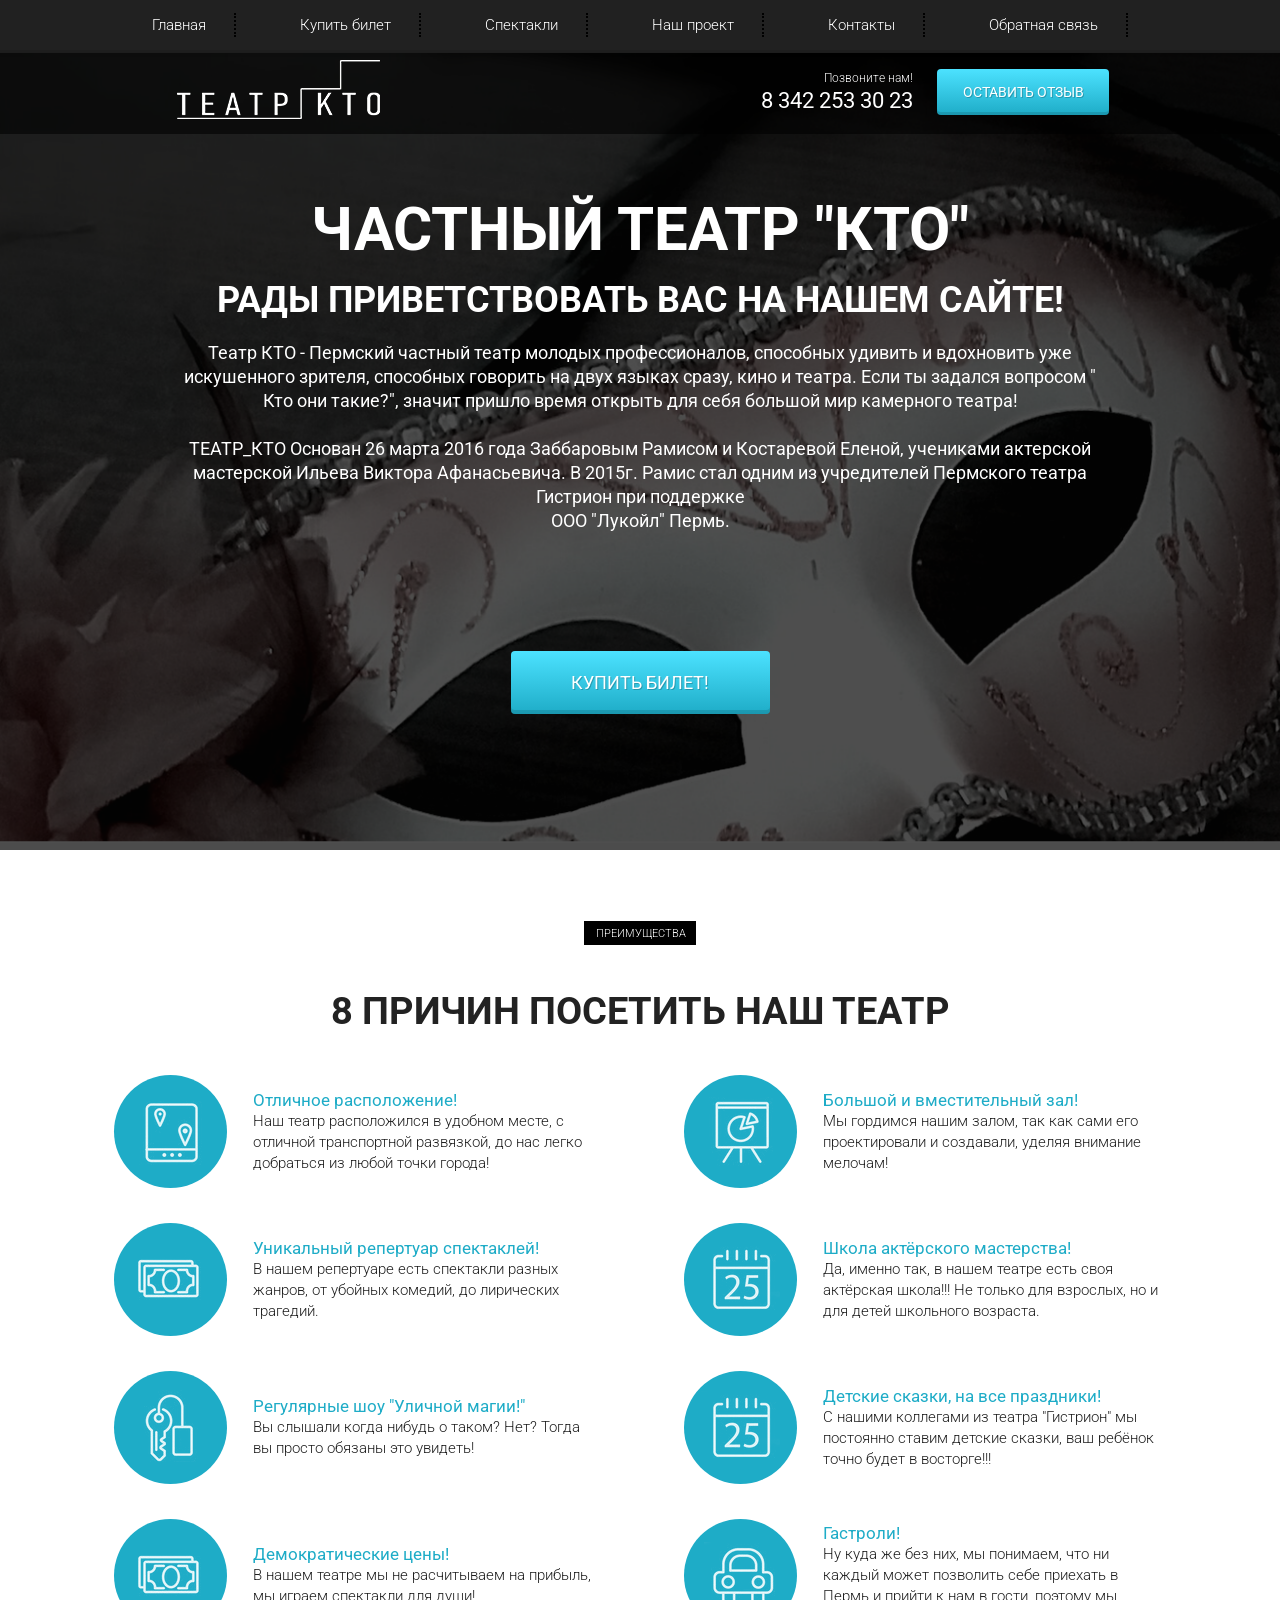
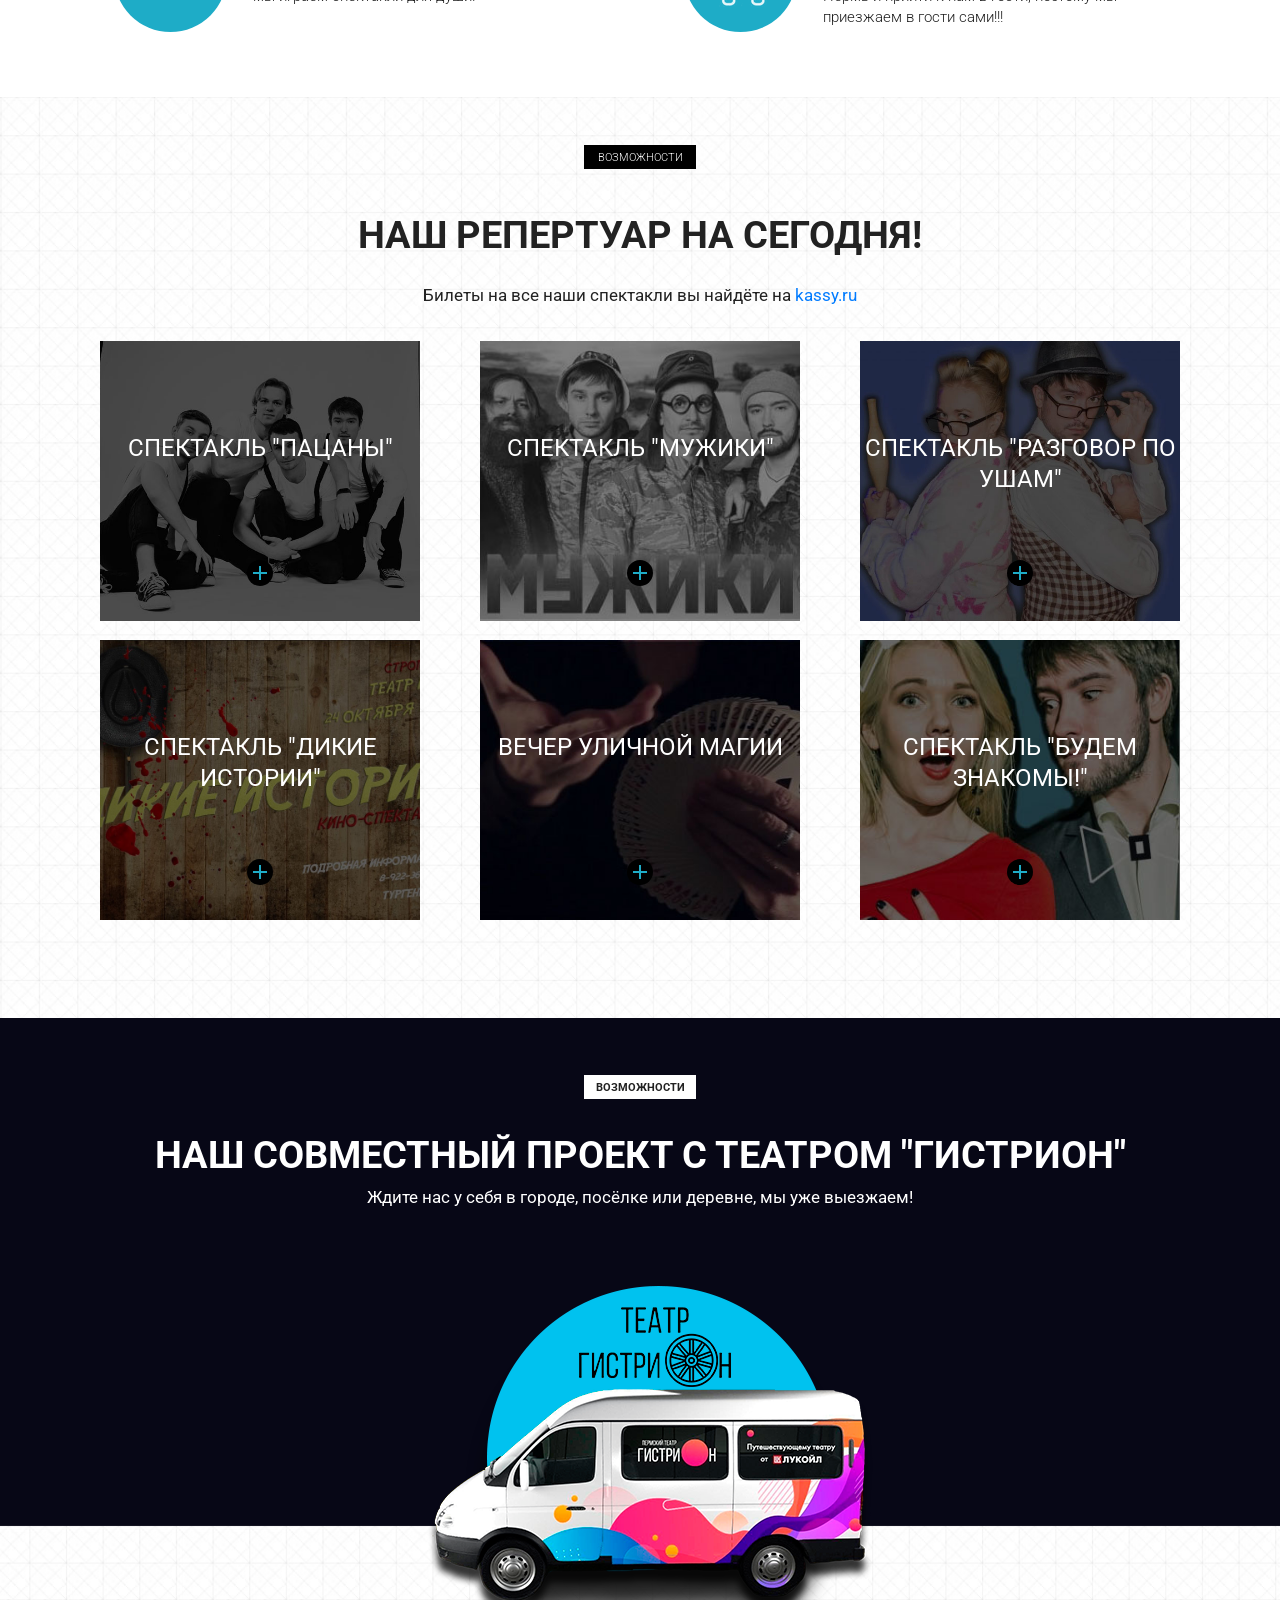
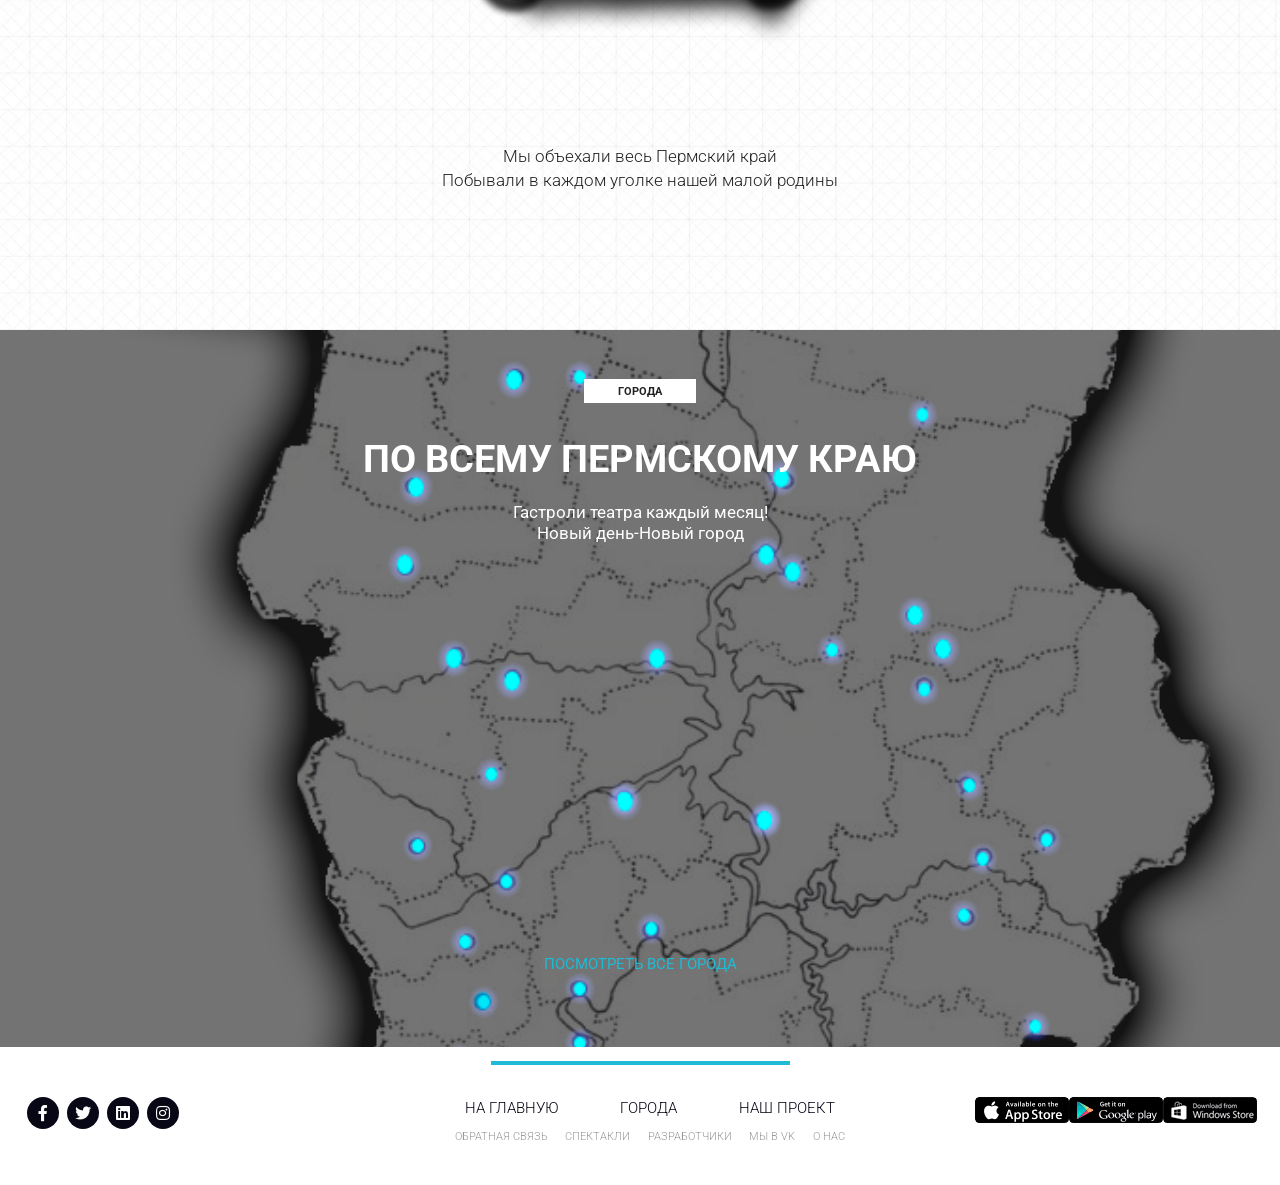
==== commit e13d612b: "Add files via upload" ====
--- a/index.html
+++ b/index.html
@@ -188,7 +188,7 @@
         <div class="container">
             <div class="label">возможности</div>
             <div class="title">Наш репертуар на сегодня!</div>
-            <div class="subtitle">Билеты на все наши спектакли вы найдёте ????</div>
+            <div class="subtitle">Билеты на все наши спектакли вы найдёте на <a href="kassy.ru" class="kassy">kassy.ru</a></div>
             
             <div class="row">
                 <div class="col-md-6 col-lg-4">
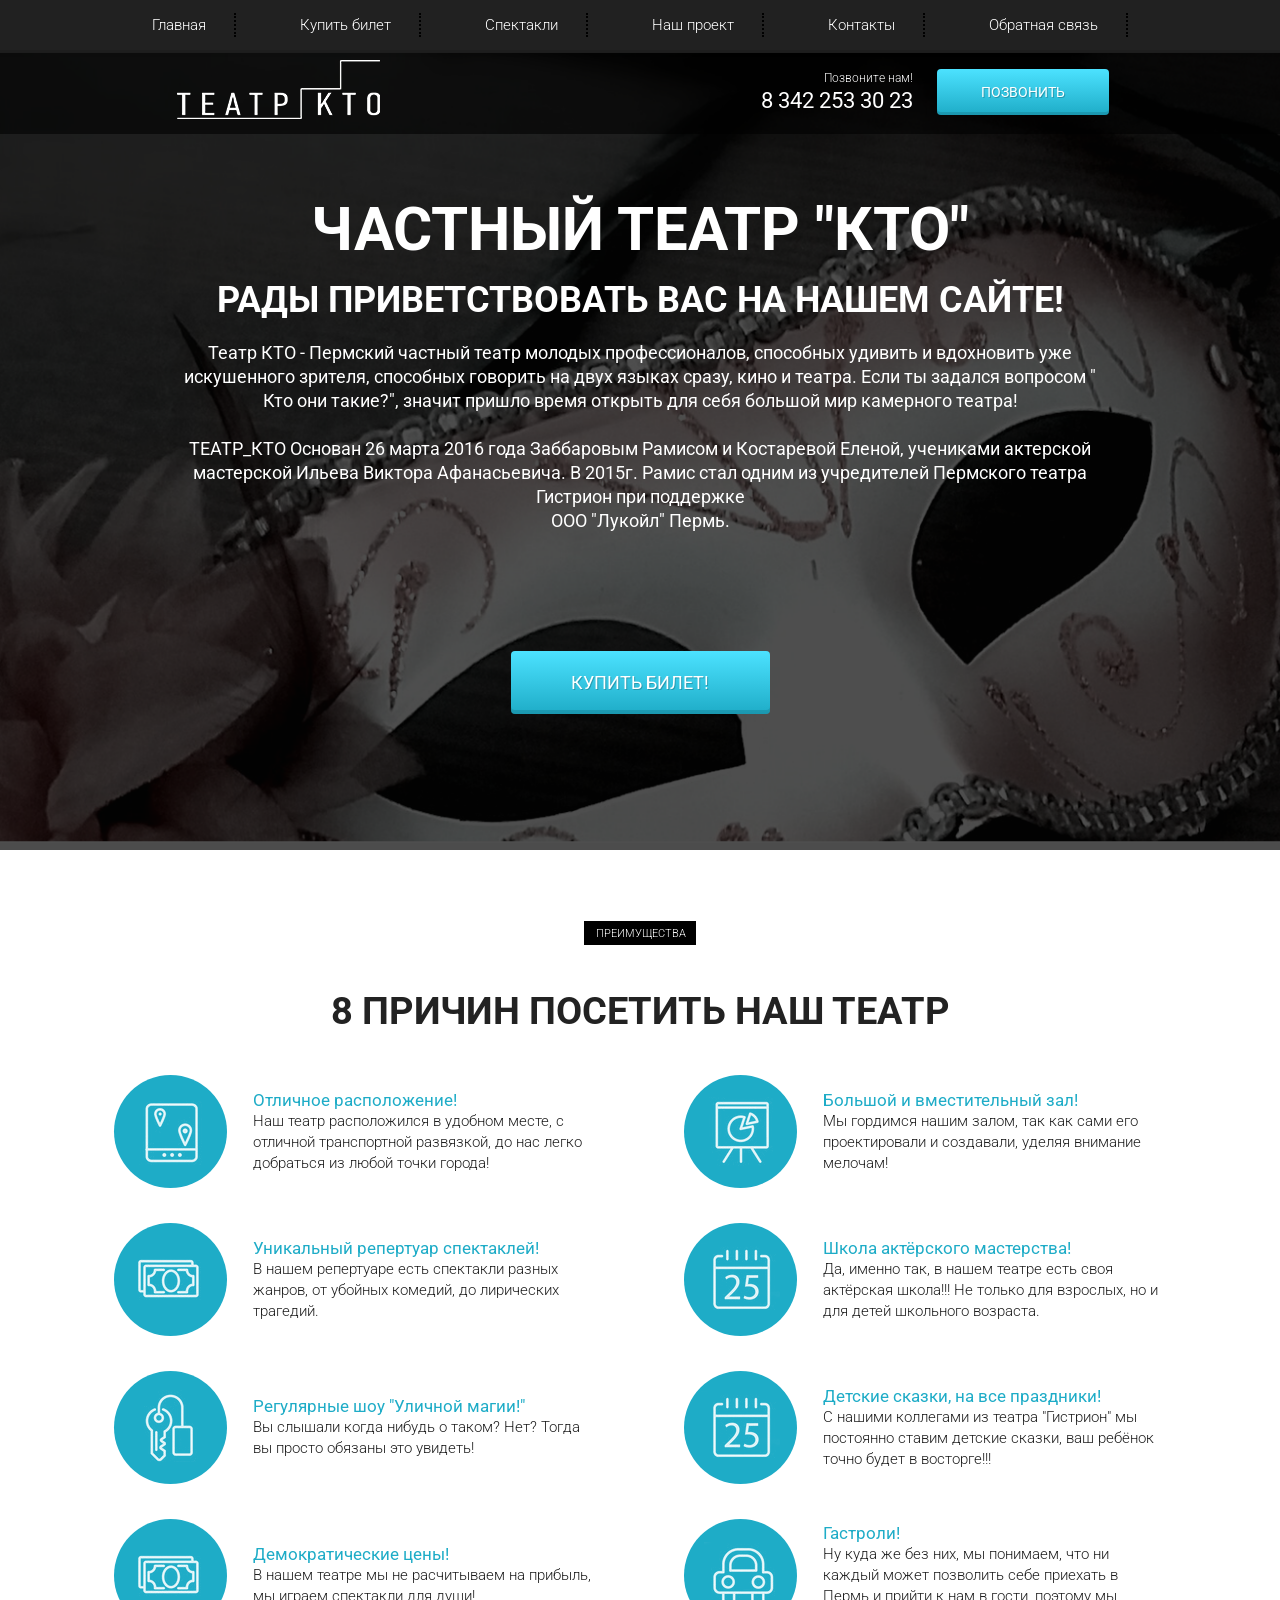
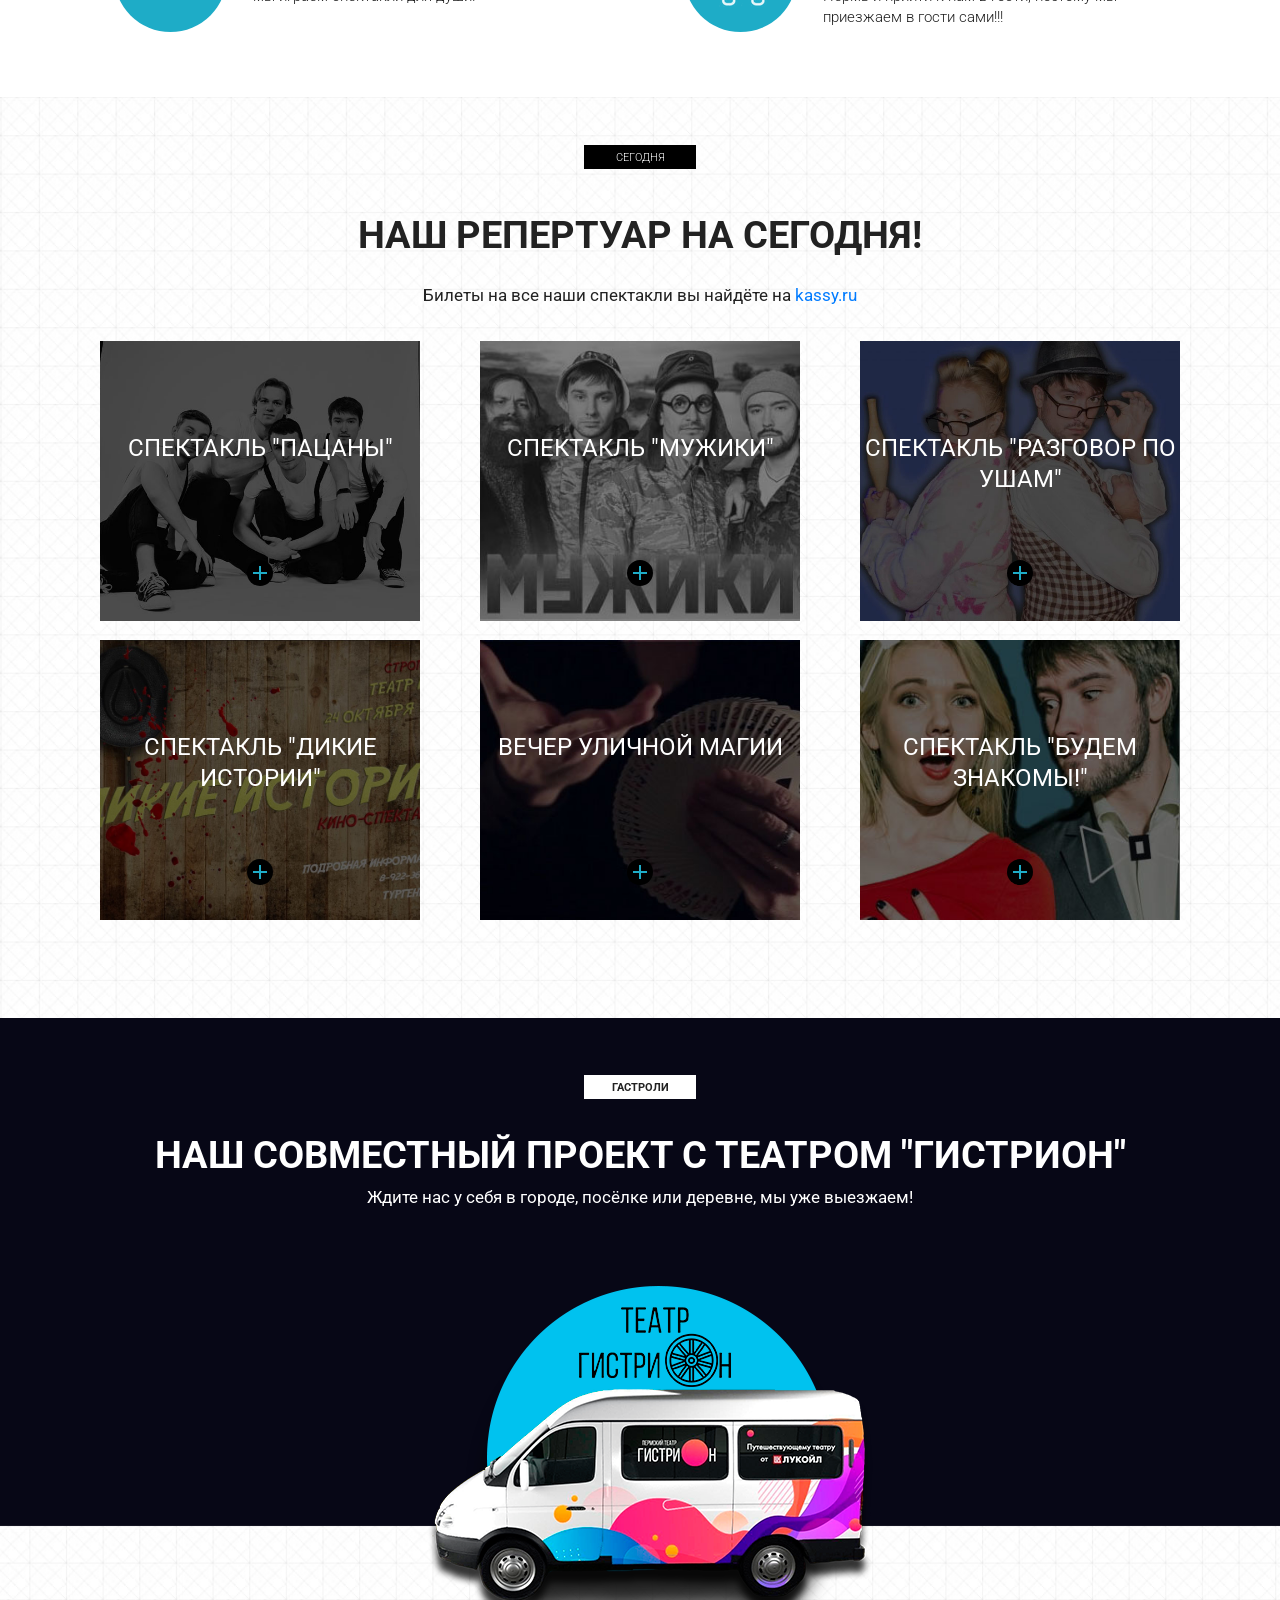
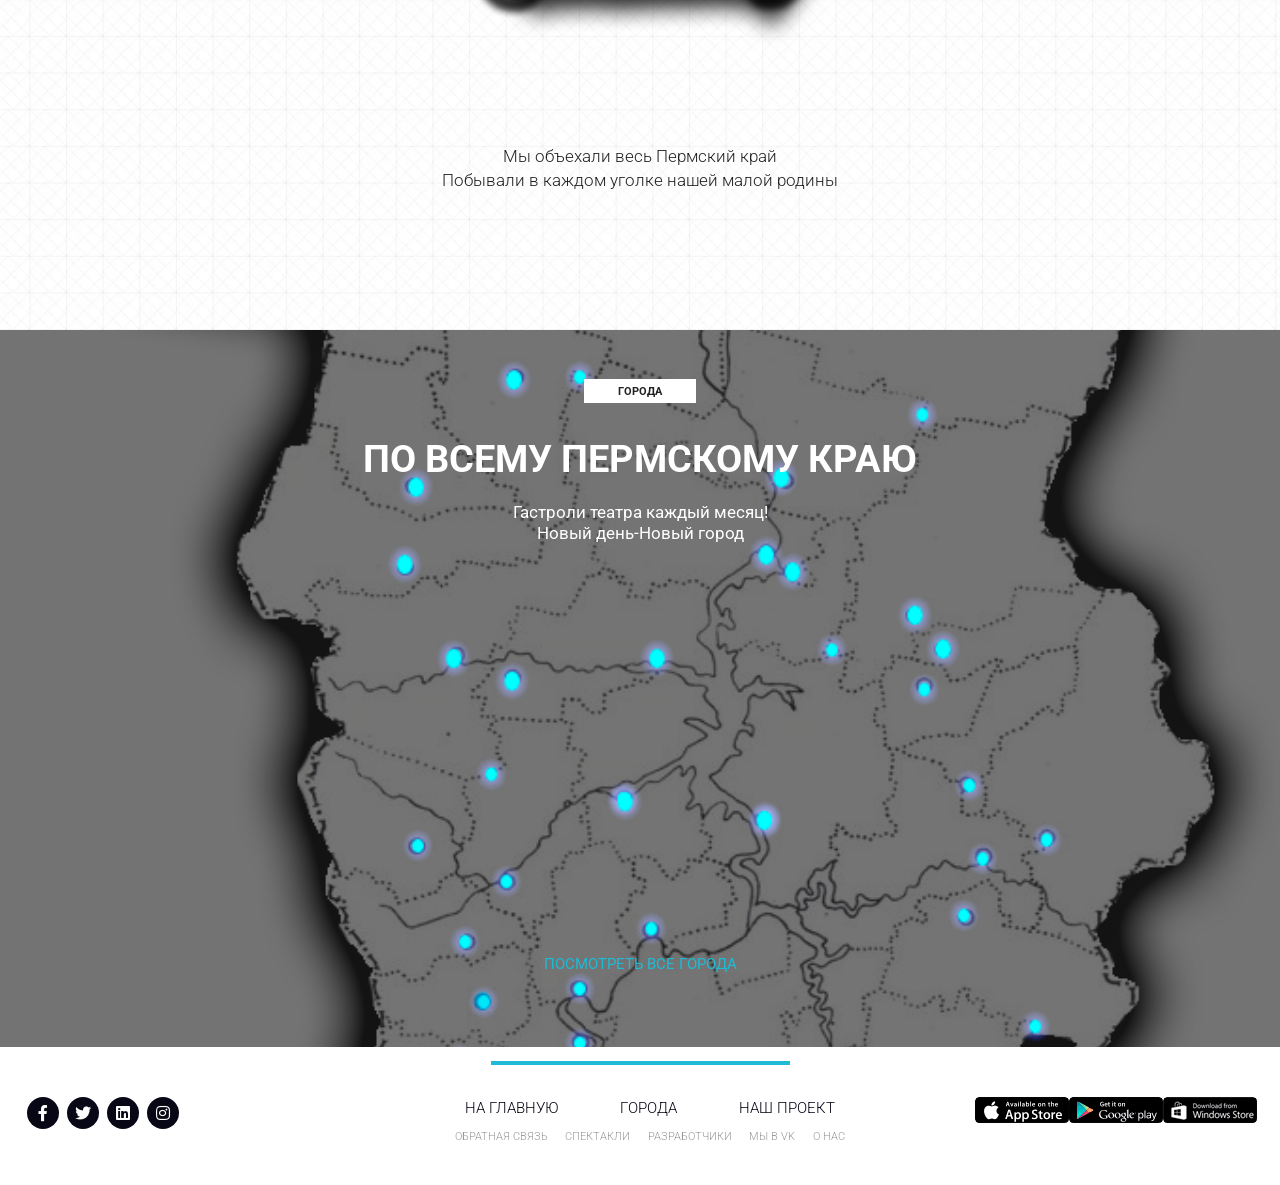
==== commit 8370b2b6: "Add files via upload" ====
--- a/index.html
+++ b/index.html
@@ -4,7 +4,7 @@
     <meta charset="UTF-8">
     <meta name="viewport" content="width=device-width, initial-scale=1.0">
     <meta http-equiv="X-UA-Compatible" content="ie=edge">
-    <title>Document</title>
+    <title>Театр _КТО</title>
     <link href="https://fonts.googleapis.com/css?family=Roboto:300,400,700&amp;subset=cyrillic-ext" rel="stylesheet">
     <link rel="stylesheet" href="css/bootstrap-reboot.min.css">
     <link rel="stylesheet" href="css/bootstrap-grid.min.css">
@@ -19,7 +19,7 @@
                     <li class="menu_item"><a href="#" class="menu_link">Главная</a></li>
                     <li class="menu_item"><a href="#" class="menu_link">Купить билет</a></li>
                     <li class="menu_item"><a href="#" class="menu_link">Спектакли</a></li>
-                    <li class="menu_item"><a href="#require" class="menu_link">Наш проект</a></li>
+                    <li class="menu_item"><a href="#project" class="menu_link">Наш проект</a></li>
                     <li class="menu_item"><a href="#" class="menu_link">Контакты</a></li>
                     <li class="menu_item"><a href="#" class="menu_link">Обратная связь</a></li>
                 </ul>
@@ -35,9 +35,7 @@
                 <div class="row">
                     <div class="col-6 col-md-4 offset-md-1">
                         <a href="#" class="subheader_logo"><img src="img/logo_kto.png" alt="logo"></a>
-                        <!-- <div class="subheader_official">Официальный партнер Uber в Москве</div> -->
-                    </div>
-    
+                    </div>
                     <div class="xs-hidden col-md-3 offset-md-1 col-xl-2 offset-xl-2">
                         <div class="subheader_call">Позвоните нам!</div>
                         <a href="tel:83422533023" class="subheader_phone">8 342 253 30 23</a>
@@ -45,13 +43,12 @@
     
                     <div class="col-6 col-md-3">
                         <a href="tel:83422533023" class="xs-visible subheader_phone">8 342 253 30 23</a>
-                        <button class="subheader_btn">Оставить отзыв</button>
+                        <button class="subheader_btn">Позвонить</button>
                     </div>
                 </div>
             </div>
         </div>
     </header>
-
     <section class="promo">
         <div class="container">
             <div class="row">
@@ -70,7 +67,6 @@
             </div>
         </div>
     </section>
-
     <section class="reasons">
         <div class="container">
             <div class="label">преимущества</div>
@@ -186,9 +182,9 @@
 
     <section class="mobile">
         <div class="container">
-            <div class="label">возможности</div>
+            <div class="label">сегодня</div>
             <div class="title">Наш репертуар на сегодня!</div>
-            <div class="subtitle">Билеты на все наши спектакли вы найдёте на <a href="kassy.ru" class="kassy">kassy.ru</a></div>
+            <div class="subtitle">Билеты на все наши спектакли вы найдёте на <a href="#" class="kassy">kassy.ru</a></div>
             
             <div class="row">
                 <div class="col-md-6 col-lg-4">
@@ -232,7 +228,7 @@
     </section>
     <section class="choice">
         <div class="container">
-            <div class="label_white">возможности</div>
+            <div class="label_white" id="project">гастроли</div>
                 <h2 class="title_white">Наш совместный проект с театром "Гистрион"</h2>
                     <div class="subtitle_white">Ждите нас у себя в городе, посёлке или деревне, мы уже выезжаем!</div>
                         <img src="img/car_gis_logo.png" alt="uber car" class="choice_img">
@@ -242,7 +238,7 @@
              </div>
         </div>
     </section>
-<section class="require" id="require">
+<!-- <section class="require" id="require">
     <div class="container">
         <div class="label">возможности</div>
         <div class="title">совместный проект</div>
@@ -255,64 +251,61 @@
                     <ul class="require_list">
                         <li>Спек</li>
                         <li>Мы привозим спектакли</li>
-                        <li>Можем подключать удаленно без приезда в офис</li>
-                        <li>ИП не требуется</li>
-                        <li>Заказы распределяются без учета рейтинга ближай-<br>шим водителям</li>
-                        <li>Работа только по безналичному расчету</li>
-                        <li>Деньги перечисляем на карту водителю или наличны-<br>ми в офисе</li>
+                        <li></li>
+                        <li></li>
+                        <li></li>
+                        <li></li>
+                        <li></li>
                     </ul>
                     <div class="require_descr">
-                        В день заработок составляет 7000-12000р + бонус 3000т рублей
+                       текст
                     </div>
                 </div>
             </div>
             <div class="col-md-6">
                 <div class="require_block require_block_nmb">
                     <div class="require_title">
-                        УСЛОВИЯ: на авто компании:
+                        заголовок
                     </div>
                     <ul class="require_list">
-                        <li>
-                            Предоставляем авто без залога
-                        </li>
-                        <li>Без ежедневных выплат по аренде</li>
-                        <li>Среда пятница и суббота работа на компанию остальные дни вы работаете на себяПодключаем к системе UBER под 10%.
-                        </li>
+                        <li></li>
+                        <li></li>
+                        <li></li>
                     </ul>
                     </div>
                 </div>
             <div class="col-md-6">
                 <div class="require_block require_block_nmb warning">
                     <div class="require_title">
-                        ТРЕБОВАНИЕ:
+                        заголовок
                     </div>
                     <ul class="require_list">
-                        <li>Наличие автомобиля без рекламы</li>
-                        <li>Автомобиль не должен быть желтый и не с желтыми номерами</li>
-                        <li>Машина не старше 3 лет</li>
-                        <li>Стаж вождения не менее 3 лет</li>
-                        <li>Дивайс на системе андроид 4.0и выше(самсунг)Подключаем к системе UBER под 10%.</li>
+                        <li></li>
+                        <li></li>
+                        <li></li>
+                        <li></li>
+                        <li></li>
                         </ul>
                 </div>
             </div>
             <div class="col-md-6">
                 <div class="require_block require_block_nmb warning">
                     <div class="require_title">
-                        ДОКУМЕНТЫ:
+                        заголовок
                     </div>
                     <ul class="require_list">
-                        <li>Права 2 стороны</li>
-                        <li>Паспорт лицевая сторона</li>
-                        <li> СтС</li>
-                        <li>Лицензия( если есть)</li>
-                        <li>Номер телефона</li>
-                        <li>Номер карты для перечисления денег(указать в письме)!</li>
+                        <li></li>
+                        <li></li>
+                        <li></li>
+                        <li></li>
+                        <li>#</li>
+                        <li>#</li>
                     </ul>
                 </div>
             </div>
         </div>
     </div>
-</section> 
+</section> -->
 
 <section class="world">
     <div class="container">
@@ -322,8 +315,8 @@
 
         <a href="#" class="world_link">посмотреть все города</a>
     </div>
-</section>
-<footer>
+    </section>
+    <footer>
     <div class="footer_divider"></div>
     <div class="footer_wrapper">
         <div>
@@ -373,6 +366,7 @@
     </div>
     </footer>
 
+
     <script src="js/script.js"></script>
 </body>
 </html>
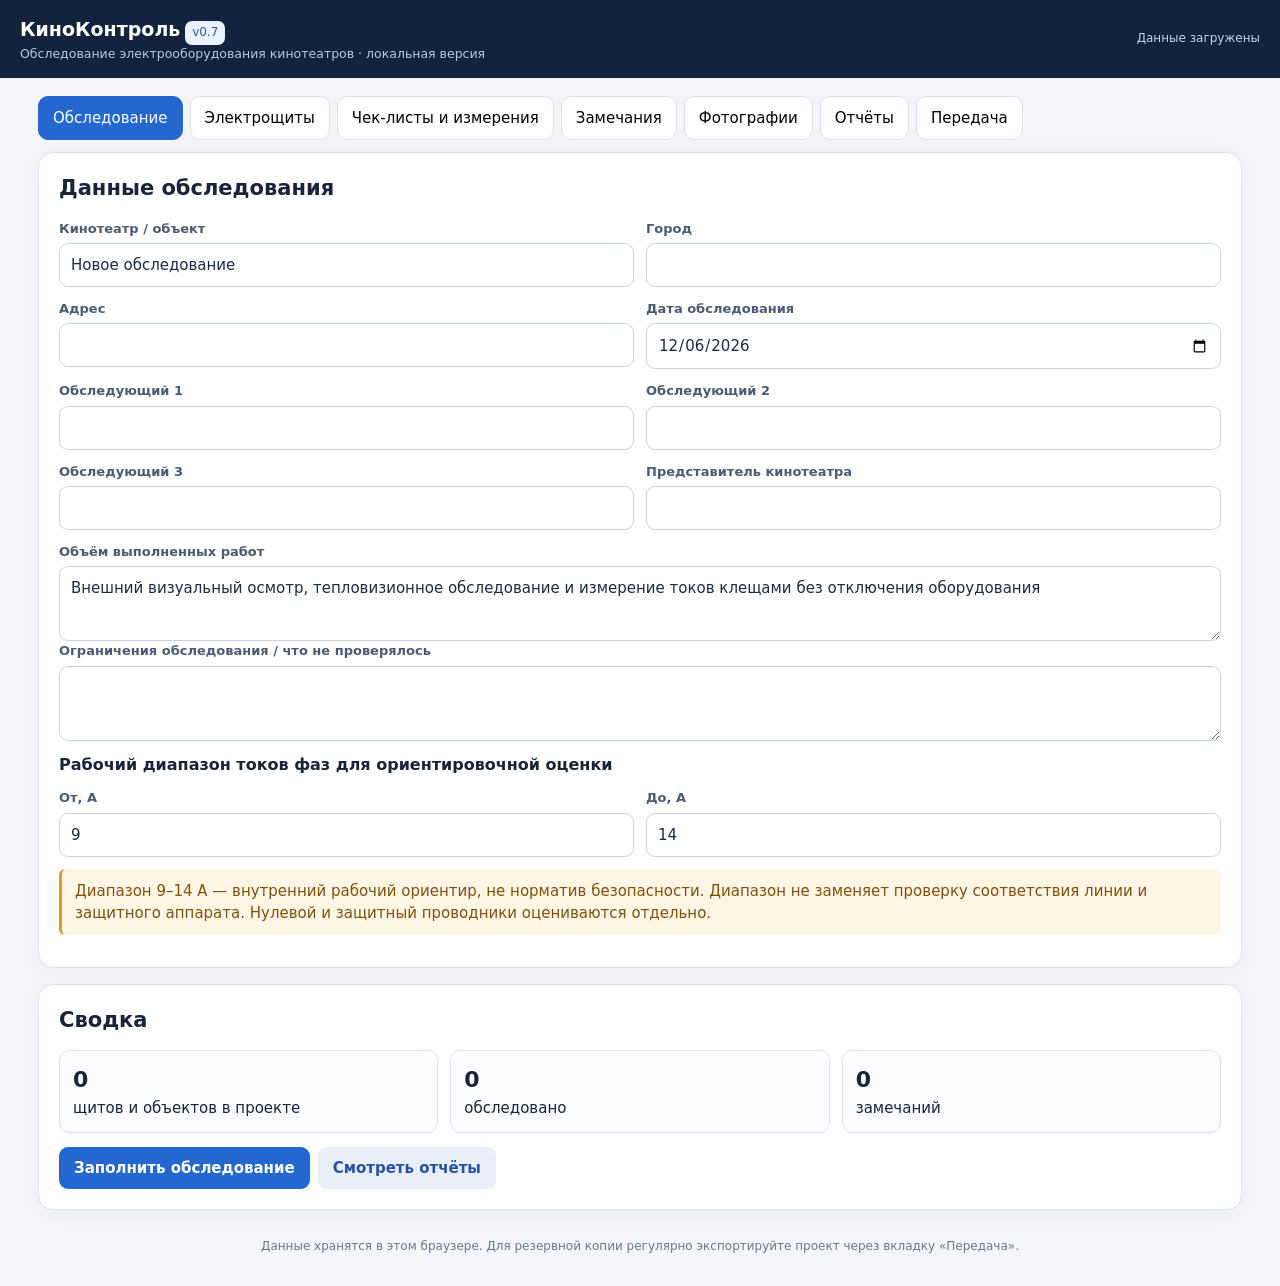
==== commit 5f5f4c0f: "Make KinoKontrol the homepage, retain previous site in Git history" ====
--- a/index.html
+++ b/index.html
@@ -1,372 +1 @@
-<!DOCTYPE html>
-<html lang="en">
-<head>
-    <meta charset="UTF-8">
-    <meta name="viewport" content="width=device-width, initial-scale=1.0">
-    <meta http-equiv="X-UA-Compatible" content="ie=edge">
-    <title>Театр _КТО</title>
-    <link href="https://fonts.googleapis.com/css?family=Roboto:300,400,700&amp;subset=cyrillic-ext" rel="stylesheet">
-    <link rel="stylesheet" href="css/bootstrap-reboot.min.css">
-    <link rel="stylesheet" href="css/bootstrap-grid.min.css">
-    <link rel="stylesheet" href="https://use.fontawesome.com/releases/v5.8.2/css/all.css" integrity="sha384-oS3vJWv+0UjzBfQzYUhtDYW+Pj2yciDJxpsK1OYPAYjqT085Qq/1cq5FLXAZQ7Ay" crossorigin="anonymous">
-    <link rel="stylesheet" href="css/style.min.css">
-</head>
-<body>
-    <header>
-        <nav>
-            <div class="container">
-                <ul class="menu">
-                    <li class="menu_item"><a href="#" class="menu_link">Главная</a></li>
-                    <li class="menu_item"><a href="#" class="menu_link">Купить билет</a></li>
-                    <li class="menu_item"><a href="#" class="menu_link">Спектакли</a></li>
-                    <li class="menu_item"><a href="#project" class="menu_link">Наш проект</a></li>
-                    <li class="menu_item"><a href="#" class="menu_link">Контакты</a></li>
-                    <li class="menu_item"><a href="#" class="menu_link">Обратная связь</a></li>
-                </ul>
-            </div>
-            <div class="hamburger">
-                <span></span>
-                <span></span>
-                <span></span>
-            </div>
-        </nav>
-        <div class="subheader">
-            <div class="container">
-                <div class="row">
-                    <div class="col-6 col-md-4 offset-md-1">
-                        <a href="#" class="subheader_logo"><img src="img/logo_kto.png" alt="logo"></a>
-                    </div>
-                    <div class="xs-hidden col-md-3 offset-md-1 col-xl-2 offset-xl-2">
-                        <div class="subheader_call">Позвоните нам!</div>
-                        <a href="tel:83422533023" class="subheader_phone">8 342 253 30 23</a>
-                    </div>
-    
-                    <div class="col-6 col-md-3">
-                        <a href="tel:83422533023" class="xs-visible subheader_phone">8 342 253 30 23</a>
-                        <button class="subheader_btn">Позвонить</button>
-                    </div>
-                </div>
-            </div>
-        </div>
-    </header>
-    <section class="promo">
-        <div class="container">
-            <div class="row">
-                <div class="col-md-12 offset-md-0 col-lg-10 offset-lg-1">
-                    <h1 class="promo_header">Частный театр "КТО"</h1>
-                    <h2 class="promo_subheader">Рады приветствовать вас на нашем сайте!</h2>
-                    <div class="promo_descr">
-                        Театр КТО - Пермский частный театр молодых профессионалов, способных удивить и вдохновить уже искушенного зрителя, способных говорить на двух языках сразу, кино и театра. Если ты задался вопросом " Кто они такие?", значит пришло время открыть для себя большой мир камерного театра!
-                        <br><br>
-                        ТЕАТР_КТО
-                        Основан 26 марта 2016 года Заббаровым Рамисом и Костаревой Еленой, учениками актерской мастерской Ильева Виктора Афанасьевича.
-                        В 2015г. Рамис стал одним из учредителей Пермского театра Гистрион при поддержке <br>ООО "Лукойл" Пермь.
-                    </div>
-                    <button class="promo_btn">Купить билет!</button>
-                </div>
-            </div>
-        </div>
-    </section>
-    <section class="reasons">
-        <div class="container">
-            <div class="label">преимущества</div>
-            <h2 class="title">8 причин посетить наш театр</h2>
-            <div class="row">
-                <div class="col-md-6">
-                    <div class="reasons_block">
-                        <div class="reasons_round">
-                            <img src="icons/icon_1.png" alt="reason">
-                        </div>
-                        <div class="reasons_descr">
-                            <div class="reasons_subtitle">Отличное расположение!</div>
-                            <div class="reasons_text">
-                                Наш театр расположился в удобном месте, с отличной транспортной развязкой, до нас легко добраться из любой точки города!
-                            </div>
-                        </div>
-                    </div>
-                </div>
-                <div class="col-md-6">
-                    <div class="reasons_block">
-                        <div class="reasons_round">
-                            <img src="icons/icon_2.png" alt="reason">
-                        </div>
-                        <div class="reasons_descr">
-                            <div class="reasons_subtitle">Большой и вместительный зал!</div>
-                            <div class="reasons_text">
-                                Мы гордимся нашим залом, так как сами его проектировали и создавали, уделяя внимание мелочам!
-                            </div>
-                        </div>
-                    </div>
-                </div>
-                <div class="col-md-6">
-                    <div class="reasons_block">
-                        <div class="reasons_round">
-                            <img src="icons/icon_3.png" alt="reason">
-                        </div>
-                        <div class="reasons_descr">
-                            <div class="reasons_subtitle">Уникальный репертуар спектаклей!</div>
-                            <div class="reasons_text">
-                                В нашем репертуаре есть спектакли разных жанров, от убойных комедий, до лирических трагедий.
-                            </div>
-                        </div>
-                    </div>
-                </div>
-                <div class="col-md-6">
-                    <div class="reasons_block">
-                        <div class="reasons_round">
-                            <img src="icons/icon_4.png" alt="reason">
-                        </div>
-                        <div class="reasons_descr">
-                            <div class="reasons_subtitle">Школа актёрского мастерства!</div>
-                            <div class="reasons_text">
-                                Да, именно так, в нашем театре есть своя актёрская школа!!! Не только для взрослых, но и для детей школьного возраста.
-                            </div>
-                        </div>
-                    </div>
-                </div>
-                <div class="col-md-6">
-                    <div class="reasons_block">
-                        <div class="reasons_round">
-                            <img src="icons/icon_5.png" alt="reason">
-                        </div>
-                        <div class="reasons_descr">
-                            <div class="reasons_subtitle">Регулярные шоу "Уличной магии!"</div>
-                            <div class="reasons_text">
-                                Вы слышали когда нибудь о таком? Нет? Тогда вы просто обязаны это увидеть! 
-                            </div>
-                        </div>
-                    </div>
-                </div>
-                <div class="col-md-6">
-                    <div class="reasons_block">
-                        <div class="reasons_round">
-                            <img src="icons/icon_6.png" alt="reason">
-                        </div>
-                        <div class="reasons_descr">
-                            <div class="reasons_subtitle">Детские сказки, на все праздники!</div>
-                            <div class="reasons_text">
-                                С нашими коллегами из театра "Гистрион" мы постоянно ставим детские сказки, ваш ребёнок точно будет в восторге!!!
-                            </div>
-                        </div>
-                    </div>
-                </div>
-                <div class="col-md-6">
-                    <div class="reasons_block">
-                        <div class="reasons_round">
-                            <img src="icons/icon_7.png" alt="reason">
-                        </div>
-                        <div class="reasons_descr">
-                            <div class="reasons_subtitle">Демократические цены!</div>
-                            <div class="reasons_text">
-                                В нашем театре мы не расчитываем на прибыль, мы играем спектакли для души!
-                            </div>
-                        </div>
-                    </div>
-                </div>
-                <div class="col-md-6">
-                    <div class="reasons_block">
-                        <div class="reasons_round">
-                            <img src="icons/icon_8.png" alt="reason">
-                        </div>
-                        <div class="reasons_descr">
-                            <div class="reasons_subtitle">Гастроли!</div>
-                            <div class="reasons_text">
-                                Ну куда же без них, мы понимаем, что ни каждый может позволить себе приехать в Пермь и прийти к нам в гости, поэтому мы приезжаем в гости сами!!!
-                            </div>
-                        </div>
-                    </div>
-                </div>
-            </div>
-        </div>
-    </section>
-
-    <section class="mobile">
-        <div class="container">
-            <div class="label">сегодня</div>
-            <div class="title">Наш репертуар на сегодня!</div>
-            <div class="subtitle">Билеты на все наши спектакли вы найдёте на <a href="#" class="kassy">kassy.ru</a></div>
-            
-            <div class="row">
-                <div class="col-md-6 col-lg-4">
-                    <div class="mobile_item mobile_item_1">
-                        <div class="mobile_item_subtitle">Спектакль "Пацаны"</div>
-                        <div class="mobile_item_plus"></div>
-                    </div>
-                </div>
-                <div class="col-md-6 col-lg-4">
-                    <div class="mobile_item mobile_item_2">
-                        <div class="mobile_item_subtitle">Спектакль "Мужики"</div>
-                        <div class="mobile_item_plus"></div>
-                    </div>
-                </div>
-                <div class="col-md-6 col-lg-4">
-                    <div class="mobile_item mobile_item_3">
-                        <div class="mobile_item_subtitle">Спектакль "Разговор по ушам"</div>
-                        <div class="mobile_item_plus"></div>
-                    </div>
-                </div>
-                <div class="col-md-6 col-lg-4">
-                    <div class="mobile_item mobile_item_4">
-                        <div class="mobile_item_subtitle">Спектакль "Дикие истории"</div>
-                        <div class="mobile_item_plus"></div>
-                    </div>
-                </div>
-                <div class="col-md-6 col-lg-4">
-                    <div class="mobile_item mobile_item_5">
-                        <div class="mobile_item_subtitle">Вечер уличной магии</div>
-                        <div class="mobile_item_plus"></div>
-                    </div>
-                </div>
-                <div class="col-md-6 col-lg-4">
-                    <div class="mobile_item mobile_item_6">
-                        <div class="mobile_item_subtitle">Спектакль "Будем знакомы!"</div>
-                        <div class="mobile_item_plus"></div>
-                    </div>
-                </div>
-            </div>
-        </div>
-    </section>
-    <section class="choice">
-        <div class="container">
-            <div class="label_white" id="project">гастроли</div>
-                <h2 class="title_white">Наш совместный проект с театром "Гистрион"</h2>
-                    <div class="subtitle_white">Ждите нас у себя в городе, посёлке или деревне, мы уже выезжаем!</div>
-                        <img src="img/car_gis_logo.png" alt="uber car" class="choice_img">
-                    <div class="choice_descr">
-                    Мы объехали весь Пермский край<br>
-                    Побывали в каждом уголке нашей малой родины
-             </div>
-        </div>
-    </section>
-<!-- <section class="require" id="require">
-    <div class="container">
-        <div class="label">возможности</div>
-        <div class="title">совместный проект</div>
-        <div class="row">
-            <div class="col-md-6">
-                <div class="require_block require_block_nmb">
-                    <div class="require_title">
-                        Что мы показываем:
-                    </div>
-                    <ul class="require_list">
-                        <li>Спек</li>
-                        <li>Мы привозим спектакли</li>
-                        <li></li>
-                        <li></li>
-                        <li></li>
-                        <li></li>
-                        <li></li>
-                    </ul>
-                    <div class="require_descr">
-                       текст
-                    </div>
-                </div>
-            </div>
-            <div class="col-md-6">
-                <div class="require_block require_block_nmb">
-                    <div class="require_title">
-                        заголовок
-                    </div>
-                    <ul class="require_list">
-                        <li></li>
-                        <li></li>
-                        <li></li>
-                    </ul>
-                    </div>
-                </div>
-            <div class="col-md-6">
-                <div class="require_block require_block_nmb warning">
-                    <div class="require_title">
-                        заголовок
-                    </div>
-                    <ul class="require_list">
-                        <li></li>
-                        <li></li>
-                        <li></li>
-                        <li></li>
-                        <li></li>
-                        </ul>
-                </div>
-            </div>
-            <div class="col-md-6">
-                <div class="require_block require_block_nmb warning">
-                    <div class="require_title">
-                        заголовок
-                    </div>
-                    <ul class="require_list">
-                        <li></li>
-                        <li></li>
-                        <li></li>
-                        <li></li>
-                        <li>#</li>
-                        <li>#</li>
-                    </ul>
-                </div>
-            </div>
-        </div>
-    </div>
-</section> -->
-
-<section class="world">
-    <div class="container">
-        <div class="label label_white label_min">города</div>
-        <h2 class="title title_white">По всему пермскому краю</h2>
-        <div class="subtitle subtitle_white">Гастроли театра каждый месяц! <br> Новый день-Новый город</div>
-
-        <a href="#" class="world_link">посмотреть все города</a>
-    </div>
-    </section>
-    <footer>
-    <div class="footer_divider"></div>
-    <div class="footer_wrapper">
-        <div>
-            <div class="footer_social">
-                <a href="#" class="footer_social_item">
-                    <i class="fab fa-facebook-f"></i>
-                </a>
-                <a href="#" class="footer_social_item">
-                    <i class="fab fa-twitter"></i>
-                </a>
-                <a href="#" class="footer_social_item">
-                    <i class="fab fa-linkedin"></i>
-                </a>
-                <a href="#" class="footer_social_item">
-                    <i class="fab fa-instagram"></i>
-                </a>
-            </div>
-        </div>
-        <div>
-            <div class="footer_links">
-                <div class="footer_links_main">
-                    <a href="#">на главную</a>
-                    <a href="#">города</a>
-                    <a href="#">наш проект</a>
-                </div>
-                <div class="footer_links_sub">
-                    <a href="#">обратная связь</a>
-                    <a href="#">спектакли</a>
-                    <a href="#">разработчики</a>
-                    <a href="#">мы в vk</a>
-                    <a href="#">о нас</a>
-                </div>
-                
-            </div>
-        </div>
-        <div class="footer_mobile">
-                    <a href="#">
-                        <img src="img/app_store.png" alt="App Store">
-                    </a>
-                    <a href="#">
-                        <img src="img/google_play.png" alt="Google play">
-                    </a>
-                    <a href="#">
-                        <img src="img/windows_store.png" alt="Windows store">
-                    </a>
-                </div>
-    </div>
-    </footer>
-
-
-    <script src="js/script.js"></script>
-</body>
-</html>
+<!doctype html><html lang="ru"><head><meta charset="utf-8"><meta name="viewport" content="width=device-width, initial-scale=1"><meta http-equiv="refresh" content="0; url=/kinokontrol/"><title>КиноКонтроль</title><script>location.replace("/kinokontrol/");</script></head><body><p>Переход в <a href="/kinokontrol/">КиноКонтроль</a>…</p></body></html>
